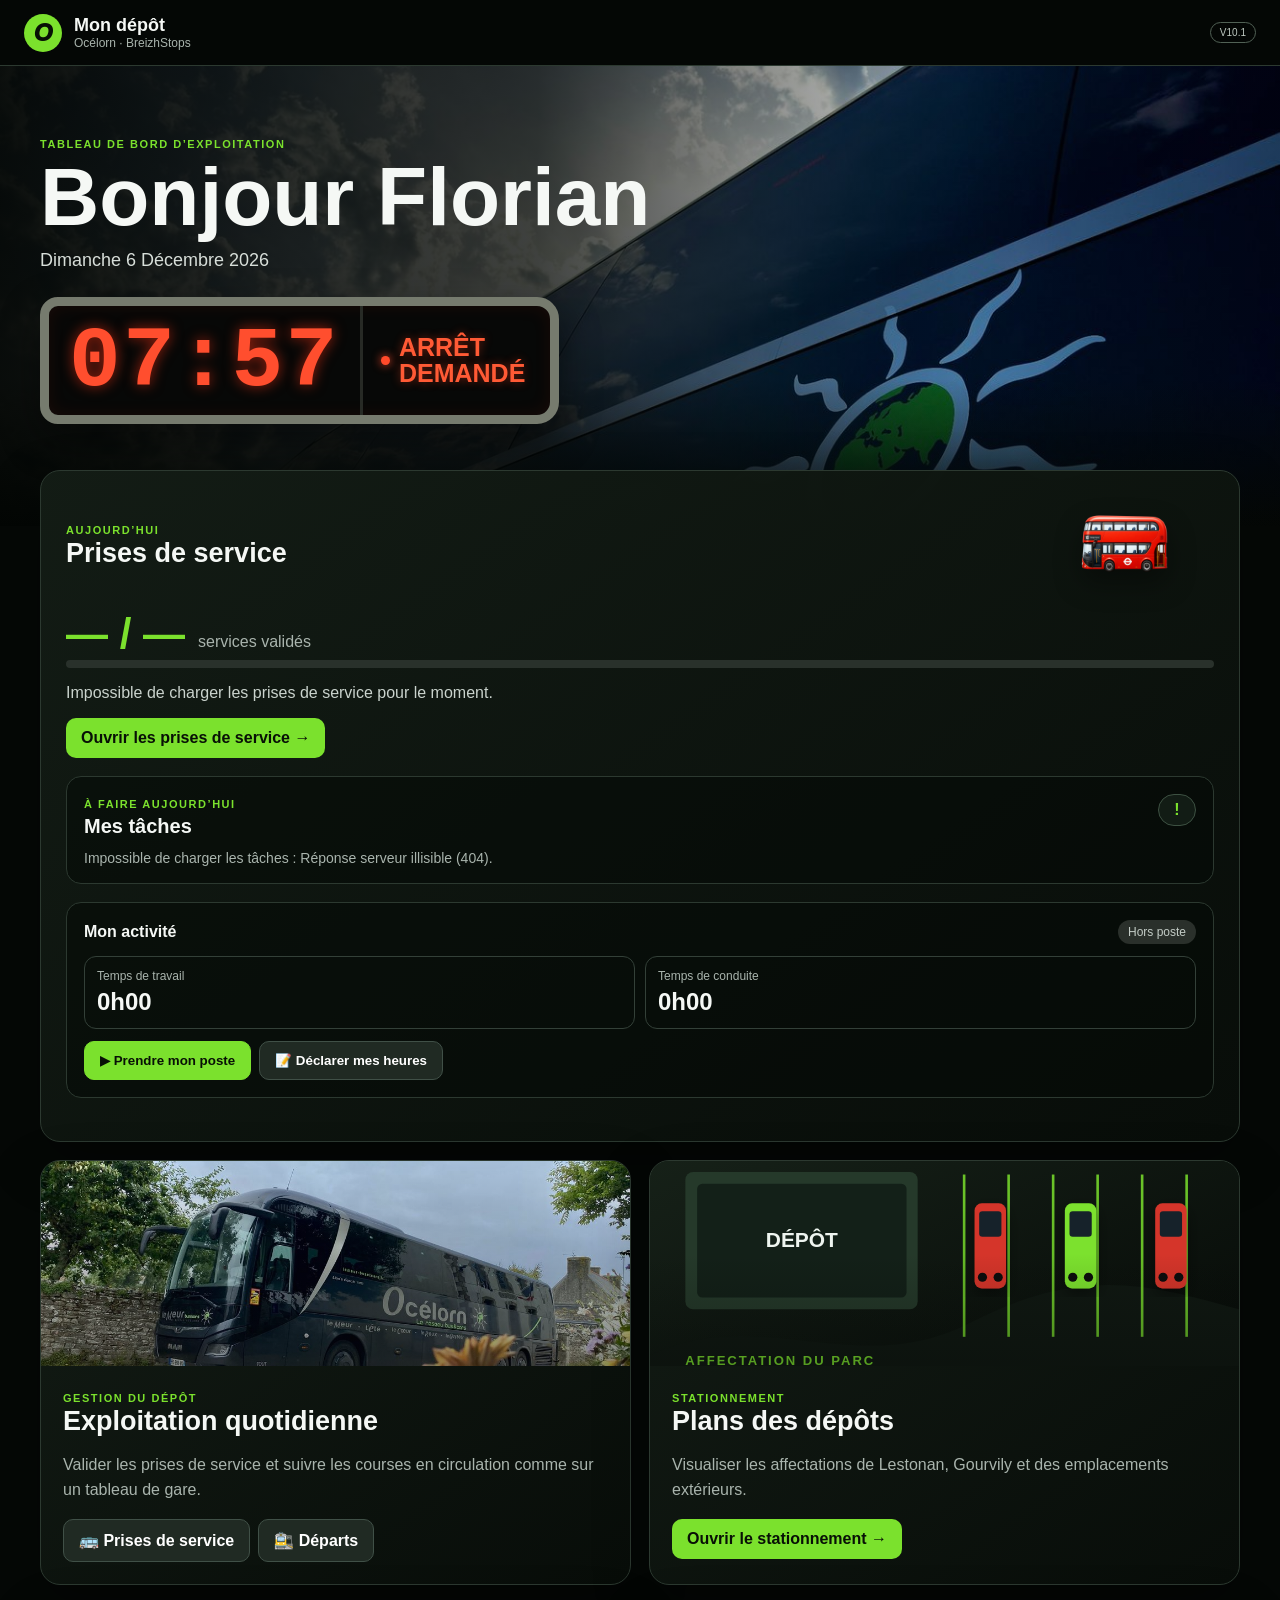
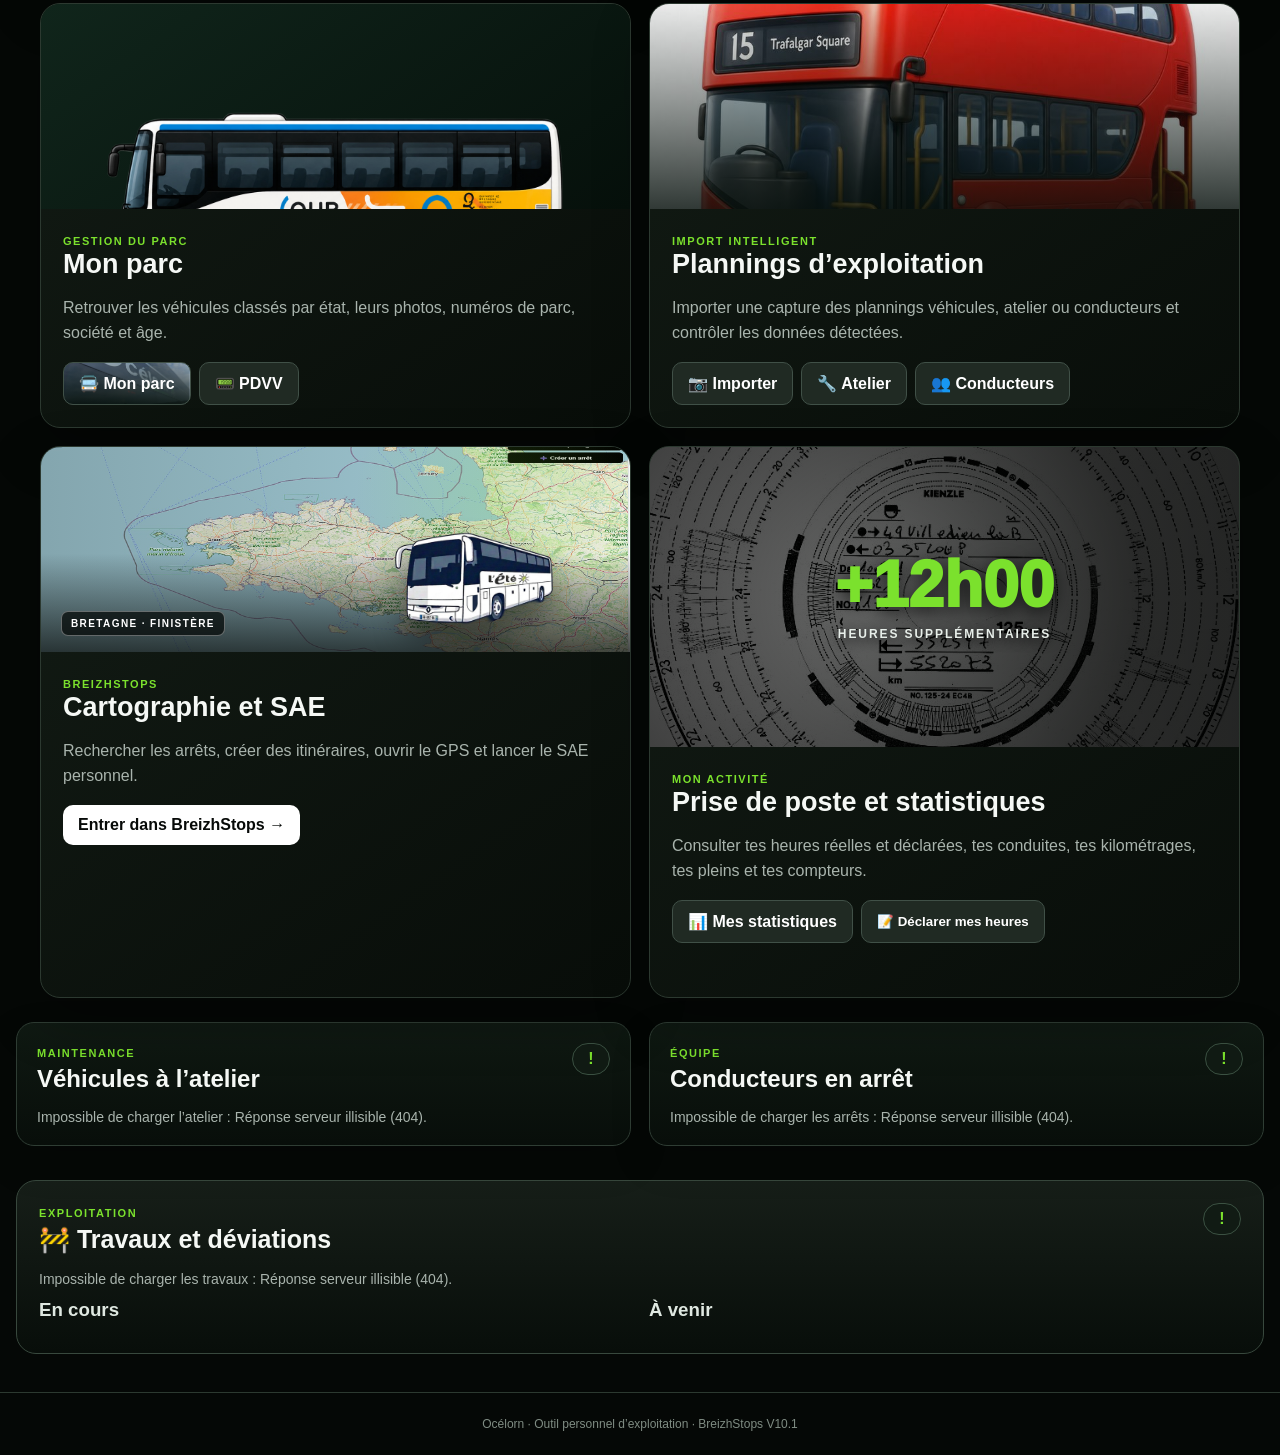
==== index.html @ 058e2b8e "Add files via upload" ====
<!DOCTYPE html>
<html lang="fr">
<head>
  <meta charset="UTF-8">
  <meta name="viewport" content="width=device-width, initial-scale=1, viewport-fit=cover">
  <meta name="theme-color" content="#050806">
  <title>Océlorn — Tableau de bord V10.1</title>
  <link rel="stylesheet" href="./home.css">
</head>
<body>
  <header class="home-topbar">
    <div class="home-brand">
      <span class="brand-mark">O</span>
      <div>
        <strong>Mon dépôt</strong>
        <span>Océlorn · BreizhStops</span>
      </div>
    </div>
    <span class="version-pill">V10.1</span>
  </header>

  <main>
    <section class="hero">
      <div class="hero-overlay"></div>
      <div class="hero-content">
        <p class="eyebrow">TABLEAU DE BORD D’EXPLOITATION</p>
        <h1>Bonjour Florian</h1>
        <p id="homeDate" class="hero-date">Chargement de la date…</p>

        <div class="coach-clock" aria-label="Horloge d’autocar">
          <div id="digitalTime" class="digital-time">--:--</div>
          <div class="stop-request">
            <span class="request-led"></span>
            <span>ARRÊT<br>DEMANDÉ</span>
          </div>
        </div>
      </div>
    </section>

    <section class="dashboard-grid">
      <article class="status-card">
        <div class="card-heading">
          <div>
            <span class="section-kicker">AUJOURD’HUI</span>
            <h2>Prises de service</h2>
          </div>
          <img src="./assets/today-london-bus-v69.png" alt="Bus londonien" class="card-vehicle london">
        </div>
        <div class="validation-meter">
          <strong id="validatedCount">— / —</strong>
          <span>services validés</span>
          <div class="meter-track"><span id="validationProgress"></span></div>
        </div>
        <p id="nextDuty" class="next-info">Chargement des services…</p>

        <a href="./prises-service.html" class="primary-link">Ouvrir les prises de service →</a>


        <section class="today-todos" aria-labelledby="todayTodosTitle">
          <div class="today-todos-heading">
            <div>
              <span class="section-kicker">À FAIRE AUJOURD’HUI</span>
              <h3 id="todayTodosTitle">Mes tâches</h3>
            </div>
            <span id="todoCount" class="todo-count">—</span>
          </div>
          <div id="todoMessage" class="todo-message">Chargement des tâches…</div>
          <div id="todoList" class="todo-list"></div>
        </section>

        <div class="work-activity" id="workActivity">
          <div class="activity-title">
            <strong>Mon activité</strong>
            <span id="workStateBadge" class="activity-badge">Hors poste</span>
          </div>

          <div class="activity-counters">
            <div><span>Temps de travail</span><strong id="workCounter">0h00</strong></div>
            <div><span>Temps de conduite</span><strong id="drivingCounter">0h00</strong></div>
          </div>
          <div class="activity-actions">
            <button id="workToggle" class="activity-button primary">▶ Prendre mon poste</button>
            <button id="driveToggle" class="activity-button" hidden>🛞 Prendre le volant</button>
            <button id="fuelButton" class="activity-button" hidden>⛽ Enregistrer un plein</button>
            <a id="saeShortcut" href="./breizhstops.html?open=sae" class="activity-button link" hidden>🚌 Ouvrir le SAE</a>
            <button id="declareHoursButton" class="activity-button">📝 Déclarer mes heures</button>
          </div>
        </div>
      </article>

      <article class="module-card depot-card">
        <div class="module-photo depot-photo"></div>
        <div class="module-content">
          <span class="section-kicker green">GESTION DU DÉPÔT</span>
          <h2>Exploitation quotidienne</h2>
          <p>Valider les prises de service et suivre les courses en circulation comme sur un tableau de gare.</p>
          <div class="module-links">
            <a href="./prises-service.html">🚌 Prises de service</a>
            <a href="./departs.html">🚉 Départs</a>
          </div>
        </div>
      </article>

      <article class="module-card parking-card">
        <div class="module-photo parking-photo"></div>
        <div class="module-content">
          <span class="section-kicker green">STATIONNEMENT</span>
          <h2>Plans des dépôts</h2>
          <p>Visualiser les affectations de Lestonan, Gourvily et des emplacements extérieurs.</p>
          <a href="./stationnement.html" class="primary-link">Ouvrir le stationnement →</a>
        </div>
      </article>


      <article class="module-card fleet-card">
        <div class="module-photo fleet-photo"><img src="./assets/qub-coach-marker.png" alt="Autocar QUB"></div>
        <div class="module-content">
          <span class="section-kicker green">GESTION DU PARC</span>
          <h2>Mon parc</h2>
          <p>Retrouver les véhicules classés par état, leurs photos, numéros de parc, société et âge.</p>
          <div class="module-links"><a href="./mon-parc.html">🚍 Mon parc</a><a href="./pdvv.html">📟 PDVV</a></div>
        </div>
      </article>


      <article class="module-card import-planning-card">
        <div class="module-photo import-planning-photo"></div>
        <div class="module-content">
          <span class="section-kicker green">IMPORT INTELLIGENT</span>
          <h2>Plannings d’exploitation</h2>
          <p>Importer une capture des plannings véhicules, atelier ou conducteurs et contrôler les données détectées.</p>
          <div class="module-links">
            <a href="./planning-import.html">📷 Importer</a>
            <a href="./atelier.html">🔧 Atelier</a>
            <a href="./planning-conducteurs.html">👥 Conducteurs</a>
          </div>
        </div>
      </article>

      <article class="module-card breizh-card">
        <div class="breizh-visual road-map-visual">
          <div class="map-visual-overlay"></div>
          <img src="./assets/breizhstops-coach-v69.png" alt="Car BreizhStops" class="breizh-coach">
          <span class="map-visual-label">BRETAGNE · FINISTÈRE</span>
        </div>
        <div class="module-content">
          <span class="section-kicker">BREIZHSTOPS</span>
          <h2>Cartographie et SAE</h2>
          <p>Rechercher les arrêts, créer des itinéraires, ouvrir le GPS et lancer le SAE personnel.</p>
          <a href="./breizhstops.html" class="primary-link dark">Entrer dans BreizhStops →</a>
        </div>
      </article>

      <article class="module-card activity-module-card">
        <div class="stats-visual tachograph-stats-visual">
          <img src="./assets/tachograph-activity.png" alt="Disque de chronotachygraphe">
          <div class="tachograph-shade"></div>
          <div class="tachograph-overtime">
            <span id="homeOvertime">+12h00</span>
            <small>HEURES SUPPLÉMENTAIRES</small>
          </div>
        </div>
        <div class="module-content">
          <span class="section-kicker green">MON ACTIVITÉ</span>
          <h2>Prise de poste et statistiques</h2>
          <p>Consulter tes heures réelles et déclarées, tes conduites, tes kilométrages, tes pleins et tes compteurs.</p>
          <div class="module-links">
            <a href="./statistiques.html">📊 Mes statistiques</a>
            <button id="declareHoursButtonCard" class="module-button">📝 Déclarer mes heures</button>
          </div>
        </div>
      </article>
    </section>
  </main>

  <dialog id="drivingDialog" class="home-dialog">
    <form id="drivingForm" method="dialog">
      <h2>🛞 Prendre le volant</h2>
      <label>Véhicule
        <select id="drivingVehicle" required></select>
      </label>
      <label>Kilométrage de départ
        <input id="drivingKmStart" type="number" min="0" step="1" required>
      </label>
      <div class="dialog-actions"><button value="cancel">Annuler</button><button id="confirmDrivingStart" value="default">Démarrer</button></div>
    </form>
  </dialog>

  <dialog id="drivingEndDialog" class="home-dialog">
    <form id="drivingEndForm" method="dialog">
      <h2>Terminer la conduite</h2>
      <label>Kilométrage d’arrivée
        <input id="drivingKmEnd" type="number" min="0" step="1" required>
      </label>
      <div class="dialog-actions"><button value="cancel">Annuler</button><button value="default">Terminer</button></div>
    </form>
  </dialog>

  <dialog id="fuelDialog" class="home-dialog">
    <form id="fuelForm" method="dialog">
      <h2>⛽ Enregistrer un plein</h2>
      <p id="fuelVehicleLabel"></p>
      <label>Kilométrage
        <input id="fuelKm" type="number" min="0" step="1" required>
      </label>
      <label>Litres
        <input id="fuelLitres" type="number" min="0.01" step="0.01" required>
      </label>
      <label>Note
        <input id="fuelNotes" type="text">
      </label>
      <div class="dialog-actions"><button value="cancel">Annuler</button><button value="default">Enregistrer</button></div>
    </form>
  </dialog>

  <dialog id="declareDialog" class="home-dialog declare-dialog">
    <form id="declareForm" method="dialog">
      <h2>📝 Déclarer mes heures</h2>
      <label>Date <input id="declareDate" type="date" required></label>
      <div class="time-grid">
        <label>Matin — début <input id="morningStart" type="time"></label>
        <label>Matin — fin <input id="morningEnd" type="time"></label>
        <label>Après-midi — début <input id="afternoonStart" type="time"></label>
        <label>Après-midi — fin <input id="afternoonEnd" type="time"></label>
      </div>
      <label>Commentaire <textarea id="declareNotes" rows="3"></textarea></label>
      <p id="declareTotal">Total : 0h00</p>
      <div class="dialog-actions"><button value="cancel">Annuler</button><button value="default">Enregistrer</button></div>
    </form>
  </dialog>

  
      <section class="home-status-grid" aria-label="Informations d'exploitation">
        <article class="status-panel workshop-panel">
          <div class="status-panel-heading">
            <div>
              <span class="section-kicker">MAINTENANCE</span>
              <h2>Véhicules à l’atelier</h2>
            </div>
            <span id="workshopCount" class="status-count">—</span>
          </div>
          <div id="workshopMessage" class="status-message">Chargement…</div>
          <div id="workshopCards" class="mini-card-grid"></div>
        </article>

        <article class="status-panel sickleave-panel">
          <div class="status-panel-heading">
            <div>
              <span class="section-kicker">ÉQUIPE</span>
              <h2>Conducteurs en arrêt</h2>
            </div>
            <span id="sickleaveCount" class="status-count">—</span>
          </div>
          <div id="sickleaveMessage" class="status-message">Chargement…</div>
          <div id="sickleaveCards" class="mini-card-grid"></div>
        </article>
      </section>

      <section class="roadworks-section" aria-labelledby="roadworksTitle">
        <div class="roadworks-heading"><div><span class="section-kicker">EXPLOITATION</span><h2 id="roadworksTitle">🚧 Travaux et déviations</h2></div><span id="roadworksCount" class="status-count">—</span></div>
        <div id="roadworksMessage" class="status-message">Chargement…</div>
        <div class="roadworks-columns"><div><h3>En cours</h3><div id="roadworksCurrent" class="roadworks-list"></div></div><div><h3>À venir</h3><div id="roadworksUpcoming" class="roadworks-list"></div></div></div>
      </section>

<footer>Océlorn · Outil personnel d’exploitation · BreizhStops V10.1</footer>
  <script src="./home.js"></script>
</body>
</html>
---- home.css ----
:root {
  color-scheme: dark;
  --bg: #050806;
  --panel: #0e1410;
  --panel-soft: #141c16;
  --line: #2c3930;
  --green: #7be12d;
  --green-dark: #4ca617;
  --text: #f5f8f5;
  --muted: #a9b4ad;
  --red: #ff4f37;
}
* { box-sizing: border-box; }
html, body { margin: 0; min-height: 100%; background: var(--bg); color: var(--text); font-family: Inter, -apple-system, BlinkMacSystemFont, "Segoe UI", sans-serif; }
a { color: inherit; }
.home-topbar { height: 66px; padding: max(10px, env(safe-area-inset-top)) 24px 10px; display: flex; justify-content: space-between; align-items: center; border-bottom: 1px solid var(--line); background: rgba(5,8,6,.96); }
.home-brand { display: flex; align-items: center; gap: 12px; }
.home-brand strong, .home-brand span { display: block; }
.home-brand strong { font-size: 18px; }
.home-brand span { color: var(--muted); font-size: 12px; }
.brand-mark { display: grid !important; place-items: center; width: 38px; height: 38px; border-radius: 50%; background: var(--green); color: #071005 !important; font-weight: 950; font-style: italic; font-size: 24px !important; }
.version-pill { padding: 4px 9px; border: 1px solid #516155; border-radius: 999px; color: #bec9c1; font-size: 10px; }
.hero { position: relative; min-height: 460px; background: url('./assets/ocelorn-hero.jpg') center 52% / cover no-repeat; overflow: hidden; }
.hero-overlay { position: absolute; inset: 0; background: linear-gradient(90deg, rgba(3,6,4,.95) 0%, rgba(3,6,4,.76) 42%, rgba(3,6,4,.18) 75%), linear-gradient(0deg, #050806 0%, transparent 32%); }
.hero-content { position: relative; z-index: 1; width: min(1200px, calc(100% - 40px)); margin: auto; padding: 72px 0 90px; }
.eyebrow, .section-kicker { margin: 0 0 8px; color: var(--green); letter-spacing: .14em; font-size: 11px; font-weight: 850; }
.hero h1 { margin: 0; font-size: clamp(42px, 7vw, 82px); line-height: .95; }
.hero-date { margin: 14px 0 26px; color: #d7ded9; font-size: 18px; text-transform: capitalize; }
.coach-clock { display: inline-flex; align-items: stretch; overflow: hidden; border: 9px solid #767b6e; border-radius: 18px 22px 22px 18px; background: #070807; box-shadow: 0 16px 40px rgba(0,0,0,.45), inset 0 0 18px rgba(255,52,20,.08); }
.digital-time { min-width: 250px; padding: 13px 20px 10px; color: #ff4e2e; font-family: "Courier New", monospace; font-size: clamp(54px, 8vw, 86px); font-weight: 900; letter-spacing: .03em; line-height: 1; text-shadow: 0 0 14px rgba(255,50,20,.6); font-variant-numeric: tabular-nums; }
.stop-request { display: flex; gap: 9px; align-items: center; min-width: 190px; padding: 11px 18px; border-left: 3px solid #272a25; color: #ff5a35; font-weight: 900; font-size: 25px; line-height: 1.05; text-shadow: 0 0 10px rgba(255,60,25,.45); }
.request-led { width: 9px; height: 9px; border-radius: 50%; background: #ff4a2a; box-shadow: 0 0 10px #ff4a2a; }
.dashboard-grid { width: min(1200px, calc(100% - 40px)); margin: -56px auto 0; position: relative; z-index: 2; display: grid; grid-template-columns: 1fr 1fr; gap: 18px; }
.status-card, .module-card { overflow: hidden; border: 1px solid var(--line); border-radius: 20px; background: linear-gradient(145deg, rgba(19,28,21,.98), rgba(8,13,9,.98)); box-shadow: 0 20px 55px rgba(0,0,0,.28); }
.status-card { grid-column: 1 / -1; padding: 25px; }
.card-heading { display: flex; justify-content: space-between; align-items: center; }
.card-heading h2, .module-content h2 { margin: 0; font-size: 27px; }
.card-vehicle { width: 150px; height: 76px; object-fit: contain; object-position: center; }
.card-vehicle.london {
  width: 162px;
  height: 92px;
  mix-blend-mode: normal;
  filter: drop-shadow(0 10px 14px rgba(0,0,0,.32));
}
.validation-meter { display: grid; grid-template-columns: auto 1fr; gap: 2px 13px; align-items: end; margin: 18px 0 10px; }
.validation-meter strong { font-size: 42px; color: var(--green); }
.validation-meter > span { color: var(--muted); padding-bottom: 7px; }
.meter-track { grid-column: 1 / -1; height: 8px; overflow: hidden; border-radius: 999px; background: #29312b; }
.meter-track span { display: block; width: 0; height: 100%; background: linear-gradient(90deg, var(--green-dark), var(--green)); transition: width .4s ease; }
.next-info { color: #cad3cd; }
.primary-link, .module-links a { display: inline-flex; align-items: center; justify-content: center; padding: 11px 15px; border-radius: 10px; background: var(--green); color: #081006; text-decoration: none; font-weight: 850; }
.primary-link.dark { background: #fff; color: #070a08; }
.module-card { min-height: 390px; display: flex; flex-direction: column; }
.module-photo, .breizh-visual { height: 205px; }
.depot-photo { background: linear-gradient(0deg, rgba(5,8,6,.45), transparent), url('./assets/ocelorn-coach.jpg') center / cover; }
.module-content { padding: 22px; }
.module-content p { min-height: 50px; color: var(--muted); line-height: 1.55; }
.module-links { display: flex; flex-wrap: wrap; gap: 8px; }
.module-links a { background: #202a23; color: #fff; border: 1px solid #405047; }
.breizh-visual {
  position: relative;
  overflow: hidden;
  background: #d9e2d7;
}
.road-map-visual {
  background:
    linear-gradient(90deg, rgba(3,8,5,.28), rgba(3,8,5,.02)),
    url('./assets/bretagne-road-map-v69.jpg') center 54% / cover no-repeat;
}
.map-visual-overlay {
  position: absolute;
  inset: 0;
  background:
    linear-gradient(0deg, rgba(5,8,6,.72), transparent 48%),
    radial-gradient(circle at 78% 24%, rgba(123,225,45,.18), transparent 30%);
}
.breizh-coach {
  position: absolute;
  z-index: 2;
  right: 28px;
  bottom: -8px;
  width: 235px;
  max-height: 180px;
  object-fit: contain;
  filter: drop-shadow(0 17px 15px rgba(0,0,0,.38));
}
.map-visual-label {
  position: absolute;
  z-index: 3;
  left: 20px;
  bottom: 16px;
  padding: 6px 9px;
  border: 1px solid rgba(255,255,255,.35);
  border-radius: 7px;
  background: rgba(4,8,6,.72);
  color: #fff;
  font-size: 10px;
  font-weight: 850;
  letter-spacing: .14em;
  backdrop-filter: blur(5px);
}
.quick-strip small { margin-top: 3px; color: var(--muted); }
footer { padding: 24px; border-top: 1px solid var(--line); color: #7f8c83; text-align: center; font-size: 12px; }
@media (max-width: 760px) {
  .home-topbar { padding-left: 14px; padding-right: 14px; }
  .hero { min-height: 510px; }
  .hero-content { width: calc(100% - 28px); padding-top: 58px; }
  .coach-clock { width: 100%; border-width: 6px; }
  .digital-time { min-width: 0; flex: 1; padding: 13px 9px; font-size: 53px; }
  .stop-request { min-width: 128px; padding: 9px; font-size: 17px; }
  .dashboard-grid { width: calc(100% - 20px); grid-template-columns: 1fr; }
  .status-card { grid-column: auto; }
  .card-vehicle { width: 105px; }
  .module-card { min-height: 350px; }
}


/* V8.2 — visuels fournis par l’utilisateur */
.card-vehicle.london {
  width: 180px;
  height: 96px;
  object-fit: contain;
  object-position: center;
  filter: drop-shadow(0 12px 14px rgba(0,0,0,.38));
}

.road-map-visual {
  background:
    linear-gradient(90deg, rgba(3,8,5,.22), rgba(3,8,5,.02)),
    url('./assets/bretagne-road-map-v69.jpg') center 52% / cover no-repeat;
}

.breizh-coach {
  right: 24px;
  bottom: -18px;
  width: 260px;
  max-height: 195px;
  object-fit: contain;
  filter: drop-shadow(0 18px 16px rgba(0,0,0,.45));
}


/* V8.2 — Prise de poste */
.work-activity { margin: 18px 0; padding: 17px; border: 1px solid var(--line); border-radius: 15px; background: rgba(5,9,6,.56); }
.activity-title { display:flex; justify-content:space-between; align-items:center; margin-bottom:12px; }
.activity-badge { padding:5px 10px; border-radius:999px; background:#2a302b; color:#c3ccc6; font-size:12px; }
.activity-badge.active { background:rgba(123,225,45,.18); color:var(--green); }
.activity-counters { display:grid; grid-template-columns:1fr 1fr; gap:10px; margin-bottom:12px; }
.activity-counters > div { padding:12px; border:1px solid #334038; border-radius:12px; }
.activity-counters span,.activity-counters strong { display:block; }
.activity-counters span { color:var(--muted); font-size:12px; }
.activity-counters strong { margin-top:5px; font-size:24px; }
.activity-actions { display:flex; flex-wrap:wrap; gap:8px; }
.activity-button,.module-button { appearance:none; border:1px solid #405047; border-radius:10px; padding:11px 15px; background:#202a23; color:#fff; font-weight:800; cursor:pointer; text-decoration:none; }
.activity-button.primary { background:var(--green); color:#081006; border-color:var(--green); }
.activity-button.danger { background:#b93328; border-color:#d34a3d; }
.stats-card { grid-column:1 / -1; min-height:300px; display:grid; grid-template-columns:40% 60%; }
.stats-visual { min-height:300px; display:flex; align-items:center; justify-content:center; gap:22px; background:linear-gradient(135deg,#152018,#080d09); }
.stats-symbol { display:grid; place-items:center; width:92px; height:92px; border-radius:50%; background:var(--green); color:#081006; font-size:55px; font-weight:900; }
.stats-visual span,.stats-visual small { display:block; }
.stats-visual span { font-size:48px; color:var(--green); font-weight:900; }
.stats-visual small { color:var(--muted); letter-spacing:.12em; }
.home-dialog { width:min(560px,calc(100% - 24px)); border:1px solid #455448; border-radius:18px; background:#0e1410; color:#fff; padding:22px; }
.home-dialog::backdrop { background:rgba(0,0,0,.72); backdrop-filter:blur(4px); }
.home-dialog form { display:grid; gap:14px; }
.home-dialog label { display:grid; gap:6px; color:#c8d1ca; font-size:13px; }
.home-dialog input,.home-dialog select,.home-dialog textarea { width:100%; border:1px solid #3b493f; border-radius:10px; padding:11px; background:#080d09; color:#fff; }
.time-grid { display:grid; grid-template-columns:1fr 1fr; gap:10px; }
.dialog-actions { display:flex; justify-content:flex-end; gap:8px; }
.dialog-actions button { padding:10px 16px; border:1px solid #465349; border-radius:9px; background:#202720; color:#fff; font-weight:800; }
.dialog-actions button:last-child { background:var(--green); color:#071005; }
@media(max-width:760px){
 .activity-counters,.time-grid,.stats-card{grid-template-columns:1fr}
 .stats-card{display:flex}
 .stats-visual{min-height:190px}
 .stats-visual span{font-size:36px}
}


/* V8.2 — visuel chronotachygraphe */
.activity-hero{
  position:relative;
  min-height:260px;
  margin:12px 0 14px;
  overflow:hidden;
  border:1px solid #344138;
  border-radius:14px;
  background:#0a0f0b;
}
.activity-hero img{
  width:100%;
  height:260px;
  object-fit:cover;
  display:block;
  filter:saturate(.82) contrast(1.08) brightness(.72);
}
.activity-hero::after{
  content:"";
  position:absolute;
  inset:0;
  background:linear-gradient(90deg,rgba(3,7,4,.78),rgba(3,7,4,.16) 55%,rgba(3,7,4,.35));
  pointer-events:none;
}
.activity-overtime-card{
  position:absolute;
  z-index:1;
  left:18px;
  top:50%;
  transform:translateY(-50%);
  min-width:255px;
  padding:18px 20px;
  border:1px solid #405047;
  border-radius:14px;
  background:rgba(5,9,6,.9);
  box-shadow:0 12px 30px rgba(0,0,0,.28);
}
.activity-overtime-card span,
.activity-overtime-card strong,
.activity-overtime-card small{display:block}
.activity-overtime-card span{color:var(--green);font-size:12px;font-weight:900;letter-spacing:.06em}
.activity-overtime-card strong{margin:7px 0 4px;color:var(--green);font-size:42px}
.activity-overtime-card small{color:var(--muted)}
@media(max-width:700px){
  .activity-hero,.activity-hero img{min-height:220px;height:220px}
  .activity-overtime-card{left:12px;right:12px;min-width:0}
  .activity-overtime-card strong{font-size:34px}
}


/* V8.2 — tachygraphe uniquement dans la carte Prise de poste et statistiques */
.work-activity .activity-hero {
  display: none !important;
}

.stats-card {
  overflow: hidden;
}

.tachograph-stats-visual {
  position: relative;
  min-height: 300px;
  overflow: hidden;
  background: #090d0a;
}

.tachograph-stats-visual > img {
  position: absolute;
  inset: 0;
  width: 100%;
  height: 100%;
  object-fit: cover;
  object-position: center;
  display: block;
  filter: grayscale(1) contrast(1.08) brightness(.56);
  transform: scale(1.04);
}

.tachograph-shade {
  position: absolute;
  inset: 0;
  background:
    radial-gradient(circle at 37% 50%, rgba(0,0,0,.08), rgba(0,0,0,.5) 68%),
    linear-gradient(90deg, rgba(4,8,5,.12), rgba(4,8,5,.5));
}

.tachograph-overtime {
  position: relative;
  z-index: 2;
  display: flex;
  min-height: 300px;
  flex-direction: column;
  justify-content: center;
  align-items: center;
  padding: 28px;
  text-align: center;
}

.tachograph-overtime span,
.tachograph-overtime small {
  display: block;
}

.tachograph-overtime span {
  color: var(--green);
  font-size: clamp(42px, 5vw, 68px);
  line-height: 1;
  font-weight: 950;
  text-shadow: 0 4px 18px rgba(0,0,0,.72);
}

.tachograph-overtime small {
  margin-top: 10px;
  color: #e7eee9;
  font-size: 12px;
  font-weight: 900;
  letter-spacing: .16em;
  text-shadow: 0 3px 12px rgba(0,0,0,.9);
}

@media (max-width: 760px) {
  .tachograph-stats-visual,
  .tachograph-overtime {
    min-height: 210px;
  }
}


/* V8.2 — Carte Stationnement */
.parking-photo {
  background:
    linear-gradient(0deg, rgba(5,8,6,.32), transparent 55%),
    url('./assets/parking-depot.svg') center / cover no-repeat;
}


/* =================================================================
   V8.2 — To do du jour
   ================================================================= */

.today-todos {
  margin: 18px 0;
  padding: 17px;
  border: 1px solid var(--line);
  border-radius: 15px;
  background: rgba(5, 9, 6, .56);
}

.today-todos-heading {
  display: flex;
  align-items: flex-start;
  justify-content: space-between;
  gap: 16px;
  margin-bottom: 12px;
}

.today-todos-heading h3 {
  margin: 3px 0 0;
  font-size: 20px;
}

.todo-count {
  min-width: 38px;
  padding: 6px 10px;
  border: 1px solid #3d5142;
  border-radius: 999px;
  background: #121c15;
  color: var(--green);
  font-weight: 900;
  text-align: center;
}

.todo-message {
  color: var(--muted);
  font-size: 14px;
}

.todo-message[hidden] {
  display: none;
}

.todo-list {
  display: grid;
  gap: 9px;
}

.todo-item {
  display: grid;
  grid-template-columns: 38px minmax(0, 1fr) auto;
  align-items: center;
  gap: 11px;
  min-height: 58px;
  padding: 9px 12px;
  border: 1px solid #334038;
  border-radius: 12px;
  background: #0d1510;
  transition: opacity .18s ease, transform .18s ease;
}

.todo-item.completing {
  opacity: .35;
  transform: translateX(8px);
}

.todo-check {
  appearance: none;
  display: grid;
  place-items: center;
  width: 30px;
  height: 30px;
  margin: 0;
  border: 2px solid var(--green);
  border-radius: 50%;
  background: transparent;
  cursor: pointer;
}

.todo-check:checked {
  background: var(--green);
}

.todo-check:checked::after {
  content: "✓";
  color: #071005;
  font-size: 19px;
  font-weight: 950;
}

.todo-title {
  min-width: 0;
  color: #fff;
  font-size: 16px;
  font-weight: 800;
  overflow-wrap: anywhere;
}

.todo-kind {
  padding: 4px 8px;
  border-radius: 999px;
  background: #202a23;
  color: #aebbb2;
  font-size: 10px;
  font-weight: 800;
  white-space: nowrap;
}

.todo-kind.unique {
  background: rgba(255, 174, 54, .16);
  color: #ffb850;
}

@media (max-width: 600px) {
  .todo-item {
    grid-template-columns: 36px minmax(0, 1fr);
  }

  .todo-kind {
    grid-column: 2;
    justify-self: start;
  }
}


/* ===============================================================
   V8.2 — cartes carrées et informations atelier / arrêts
   =============================================================== */

.home-modules-grid {
  align-items: stretch;
}

.activity-module-card {
  min-height: 100%;
}

.activity-module-card .tachograph-stats-visual {
  min-height: 235px;
}

.activity-module-card .module-content {
  min-height: 250px;
}

@media (min-width: 900px) {
  .activity-module-card {
    grid-column: auto !important;
  }
}

.home-status-grid {
  width: min(1400px, calc(100% - 32px));
  margin: 24px auto 34px;
  display: grid;
  grid-template-columns: 1fr 1fr;
  gap: 18px;
}

.status-panel {
  border: 1px solid #2f3d34;
  border-radius: 18px;
  padding: 20px;
  background:
    linear-gradient(180deg, rgba(16,26,19,.96), rgba(8,14,10,.97));
  box-shadow: 0 16px 38px rgba(0,0,0,.18);
}

.status-panel-heading {
  display: flex;
  justify-content: space-between;
  align-items: flex-start;
  gap: 14px;
  margin-bottom: 16px;
}

.status-panel-heading h2 {
  margin: 4px 0 0;
  font-size: 24px;
}

.status-count {
  min-width: 38px;
  padding: 6px 11px;
  border: 1px solid #3b5142;
  border-radius: 999px;
  color: var(--green);
  background: #111b14;
  text-align: center;
  font-weight: 900;
}

.status-message {
  color: var(--muted);
  font-size: 14px;
}

.status-message[hidden] {
  display: none;
}

.mini-card-grid {
  display: grid;
  grid-template-columns: repeat(auto-fill, minmax(170px, 1fr));
  gap: 12px;
}

.notion-mini-card {
  min-width: 0;
  overflow: hidden;
  border: 1px solid #35453a;
  border-radius: 14px;
  background: #0c140f;
}

.notion-mini-card-cover {
  width: 100%;
  aspect-ratio: 16 / 9;
  object-fit: cover;
  display: block;
  background: #17211a;
}

.notion-mini-card-placeholder {
  display: grid;
  place-items: center;
  width: 100%;
  aspect-ratio: 16 / 9;
  background: linear-gradient(135deg,#1a2b20,#0c140f);
  font-size: 38px;
}

.notion-mini-card-body {
  padding: 12px;
}

.notion-mini-card-title {
  margin: 0 0 7px;
  font-size: 17px;
  font-weight: 900;
  overflow-wrap: anywhere;
}

.notion-mini-card-meta {
  display: grid;
  gap: 4px;
  color: #b8c4bb;
  font-size: 13px;
}

.notion-mini-card-meta strong {
  color: #fff;
}

.sickleave-card {
  border-left: 4px solid #b5302f;
}

.workshop-card {
  border-left: 4px solid #ff9d34;
}

@media (max-width: 860px) {
  .home-status-grid {
    grid-template-columns: 1fr;
  }
}

@media (max-width: 600px) {
  .home-status-grid {
    width: calc(100% - 20px);
  }

  .mini-card-grid {
    grid-template-columns: repeat(2, minmax(0, 1fr));
  }

  .status-panel {
    padding: 14px;
  }

  .status-panel-heading h2 {
    font-size: 20px;
  }

  .notion-mini-card-title {
    font-size: 15px;
  }
}


/* V10.1 — Mon parc et travaux */
.fleet-photo{display:grid;place-items:center;overflow:hidden;background:linear-gradient(145deg,#10251b,#06100b)}.fleet-photo img{width:94%;height:100%;object-fit:contain}.roadworks-section{width:min(1400px,calc(100% - 32px));margin:0 auto 38px;padding:22px;border:1px solid #38483d;border-radius:20px;background:linear-gradient(180deg,rgba(23,31,25,.97),rgba(8,14,10,.98))}.roadworks-heading{display:flex;justify-content:space-between;align-items:flex-start}.roadworks-heading h2{margin:4px 0 17px;font-size:25px}.roadworks-columns{display:grid;grid-template-columns:1fr 1fr;gap:18px}.roadworks-columns h3{margin:0 0 10px;color:#dfe8e1}.roadworks-list{display:grid;gap:10px}.roadwork-card{display:block;padding:14px;border:1px solid #3b493f;border-left:5px solid #f0a52f;border-radius:12px;background:#0c140f;color:white;text-decoration:none}.roadwork-card.current{border-left-color:#e05745}.roadwork-card strong{display:block;font-size:16px}.roadwork-card span{display:block;margin-top:5px;color:#b5c0b8;font-size:13px}.roadwork-empty{padding:13px;border:1px dashed #334139;border-radius:11px;color:#8f9b93}.roadworks-section .status-message{margin-bottom:12px}@media(max-width:860px){.roadworks-columns{grid-template-columns:1fr}}@media(max-width:600px){.roadworks-section{width:calc(100% - 20px);padding:15px}.roadworks-heading h2{font-size:21px}}


/* V10.1 — visuel Mon parc */
.mon-parc-card,
[data-card="mon-parc"],
a[href*="mon-parc"] {
  background-image:
    linear-gradient(180deg, rgba(3, 14, 10, .15), rgba(3, 14, 10, .88)),
    url("assets/images/mon-parc-coat-conq.jpeg");
  background-position: center 52%;
  background-size: cover;
  background-repeat: no-repeat;
}

/* V10.1 — carte Import des plannings */
.import-planning-photo{
  min-height:190px;
  background:
    linear-gradient(180deg,rgba(4,14,10,.08),rgba(4,14,10,.82)),
    url("./assets/ocelorn-detail.jpg") center/cover no-repeat;
}
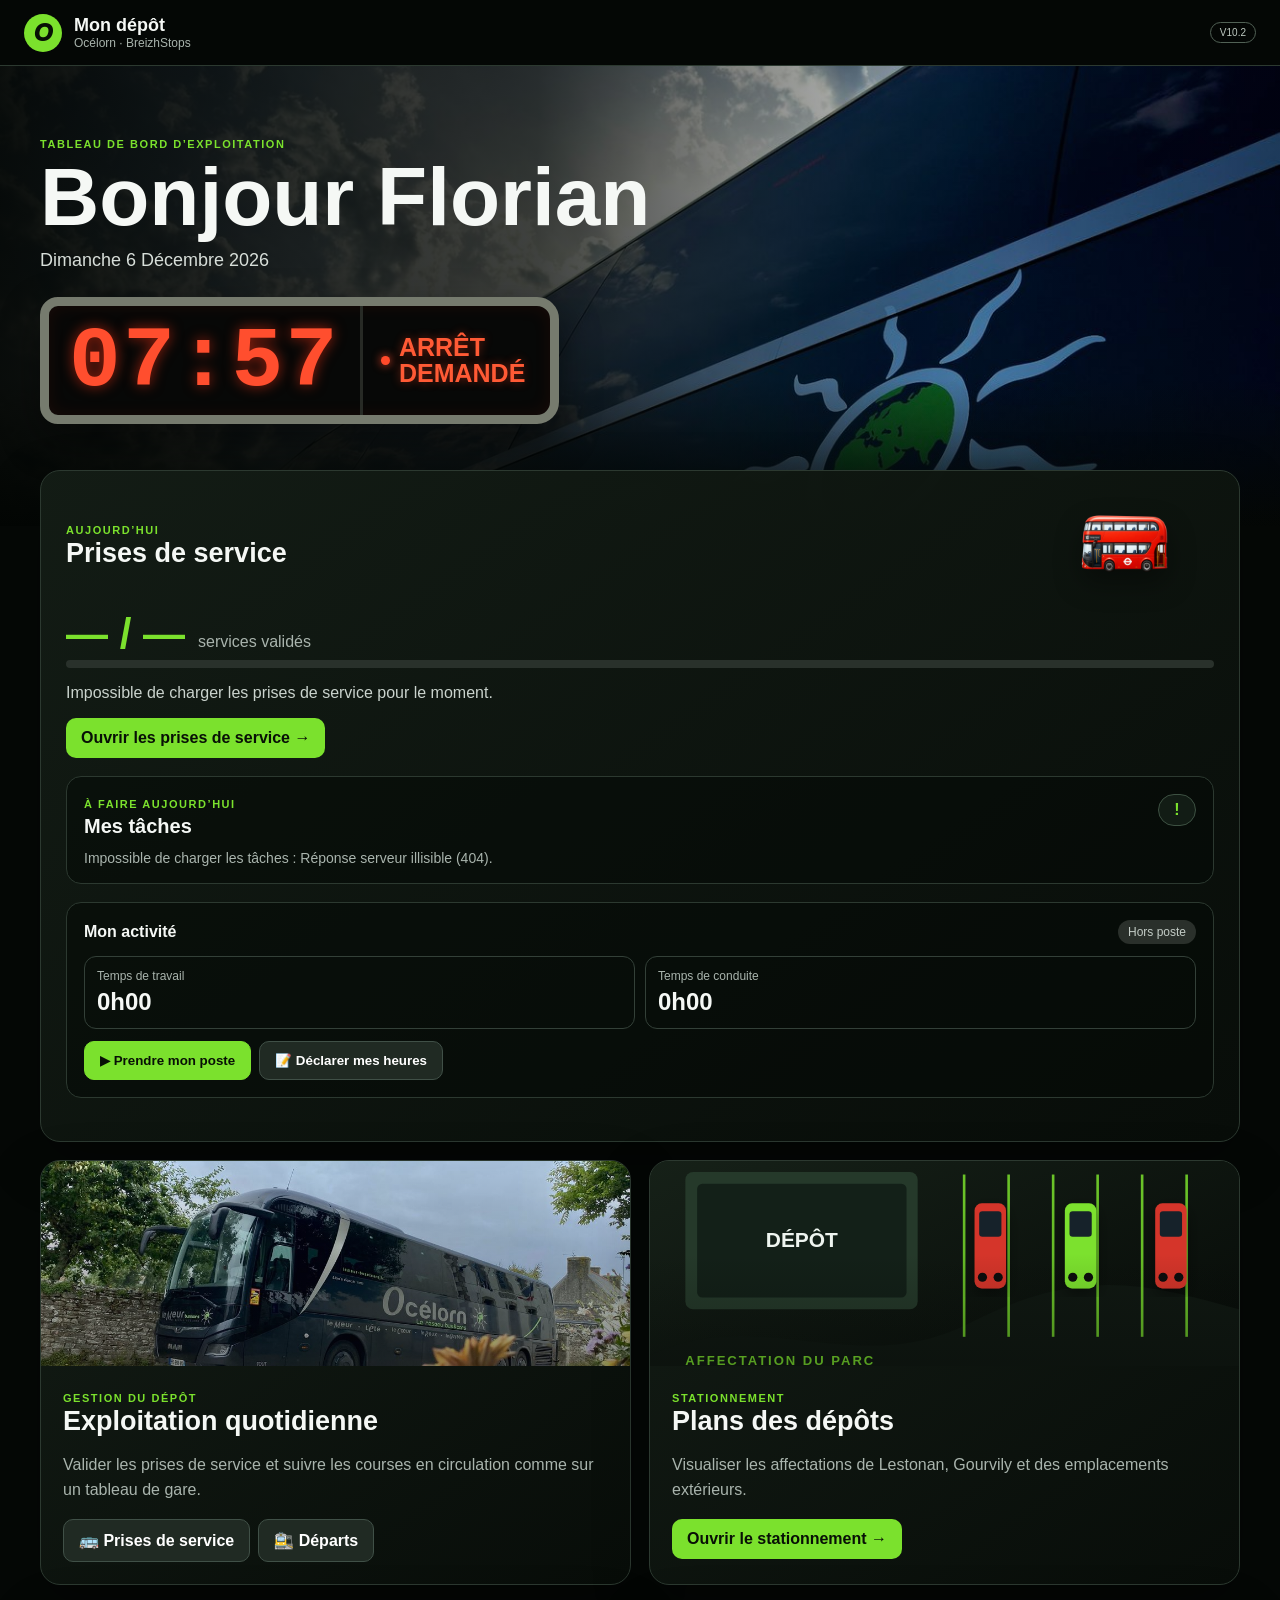
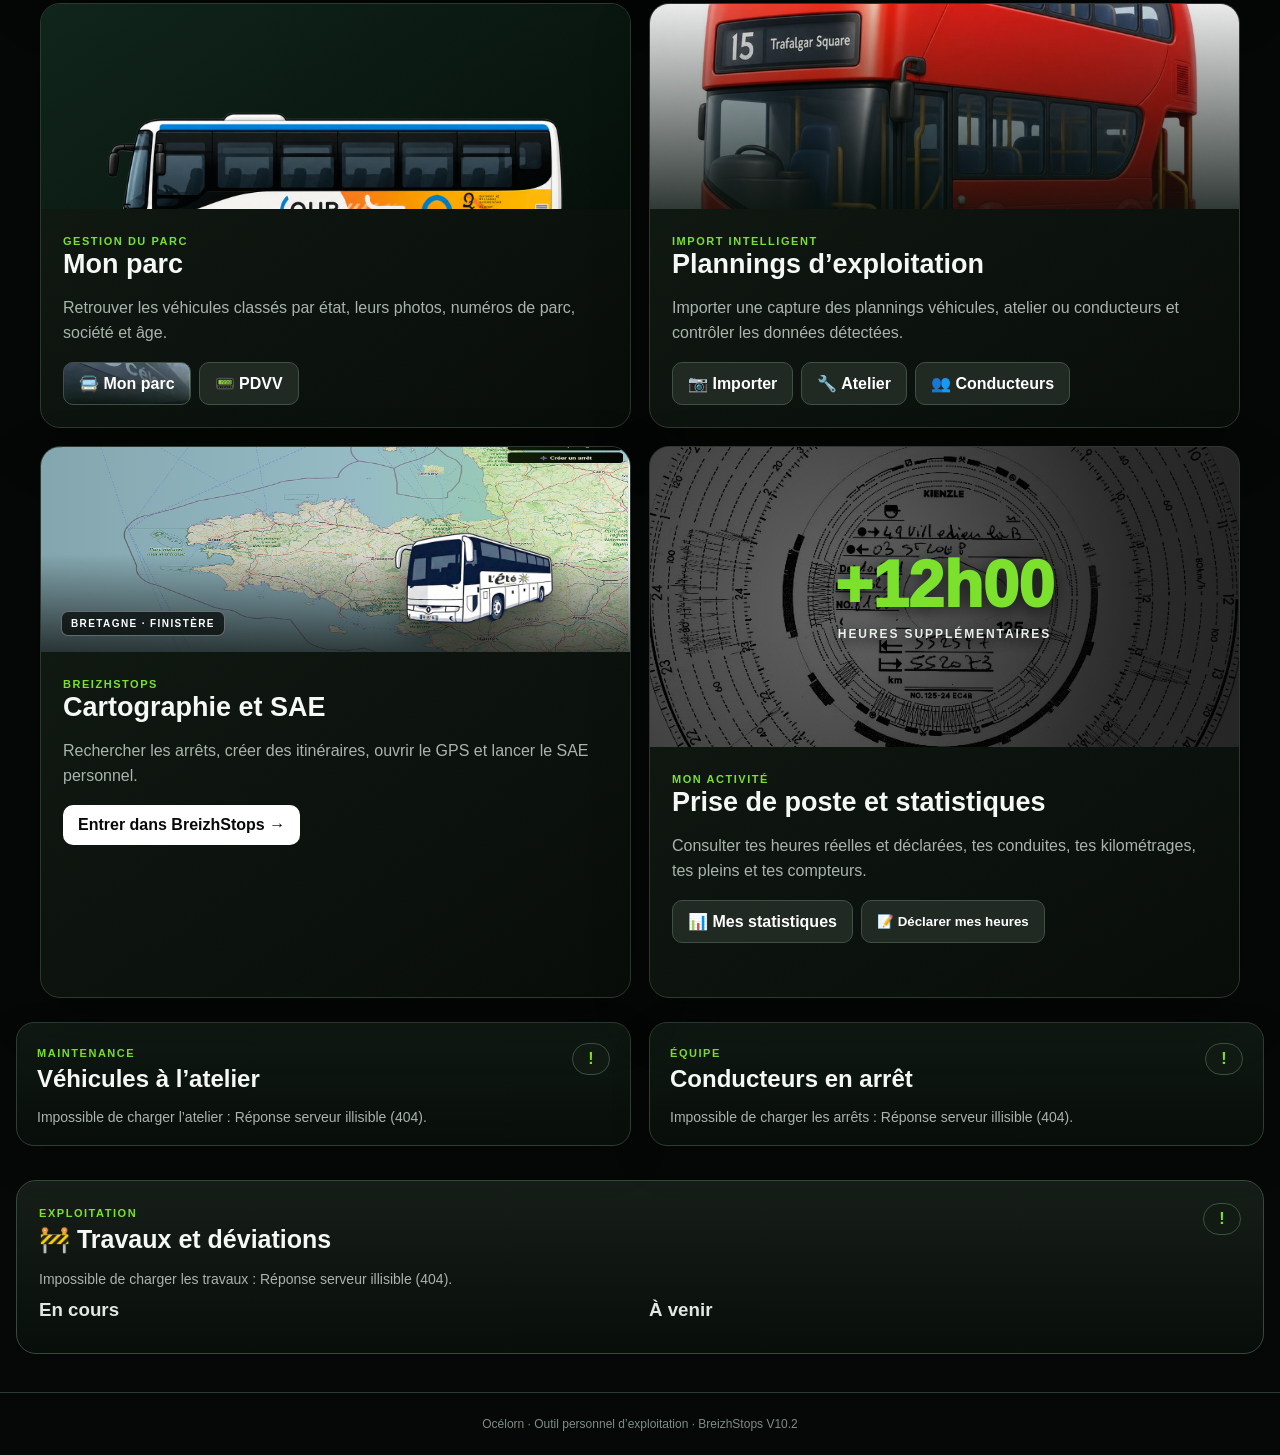
==== commit d056d19d: "Add files via upload" ====
--- a/index.html
+++ b/index.html
@@ -4,7 +4,7 @@
   <meta charset="UTF-8">
   <meta name="viewport" content="width=device-width, initial-scale=1, viewport-fit=cover">
   <meta name="theme-color" content="#050806">
-  <title>Océlorn — Tableau de bord V10.1</title>
+  <title>Océlorn — Tableau de bord V10.2</title>
   <link rel="stylesheet" href="./home.css">
 </head>
 <body>
@@ -16,7 +16,7 @@
         <span>Océlorn · BreizhStops</span>
       </div>
     </div>
-    <span class="version-pill">V10.1</span>
+    <span class="version-pill">V10.2</span>
   </header>
 
   <main>
@@ -262,7 +262,7 @@
         <div class="roadworks-columns"><div><h3>En cours</h3><div id="roadworksCurrent" class="roadworks-list"></div></div><div><h3>À venir</h3><div id="roadworksUpcoming" class="roadworks-list"></div></div></div>
       </section>
 
-<footer>Océlorn · Outil personnel d’exploitation · BreizhStops V10.1</footer>
+<footer>Océlorn · Outil personnel d’exploitation · BreizhStops V10.2</footer>
   <script src="./home.js"></script>
 </body>
 </html>
--- a/home.css
+++ b/home.css
@@ -606,11 +606,11 @@
 }
 
 
-/* V10.1 — Mon parc et travaux */
+/* V10.2 — Mon parc et travaux */
 .fleet-photo{display:grid;place-items:center;overflow:hidden;background:linear-gradient(145deg,#10251b,#06100b)}.fleet-photo img{width:94%;height:100%;object-fit:contain}.roadworks-section{width:min(1400px,calc(100% - 32px));margin:0 auto 38px;padding:22px;border:1px solid #38483d;border-radius:20px;background:linear-gradient(180deg,rgba(23,31,25,.97),rgba(8,14,10,.98))}.roadworks-heading{display:flex;justify-content:space-between;align-items:flex-start}.roadworks-heading h2{margin:4px 0 17px;font-size:25px}.roadworks-columns{display:grid;grid-template-columns:1fr 1fr;gap:18px}.roadworks-columns h3{margin:0 0 10px;color:#dfe8e1}.roadworks-list{display:grid;gap:10px}.roadwork-card{display:block;padding:14px;border:1px solid #3b493f;border-left:5px solid #f0a52f;border-radius:12px;background:#0c140f;color:white;text-decoration:none}.roadwork-card.current{border-left-color:#e05745}.roadwork-card strong{display:block;font-size:16px}.roadwork-card span{display:block;margin-top:5px;color:#b5c0b8;font-size:13px}.roadwork-empty{padding:13px;border:1px dashed #334139;border-radius:11px;color:#8f9b93}.roadworks-section .status-message{margin-bottom:12px}@media(max-width:860px){.roadworks-columns{grid-template-columns:1fr}}@media(max-width:600px){.roadworks-section{width:calc(100% - 20px);padding:15px}.roadworks-heading h2{font-size:21px}}
 
 
-/* V10.1 — visuel Mon parc */
+/* V10.2 — visuel Mon parc */
 .mon-parc-card,
 [data-card="mon-parc"],
 a[href*="mon-parc"] {
@@ -622,7 +622,7 @@
   background-repeat: no-repeat;
 }
 
-/* V10.1 — carte Import des plannings */
+/* V10.2 — carte Import des plannings */
 .import-planning-photo{
   min-height:190px;
   background:
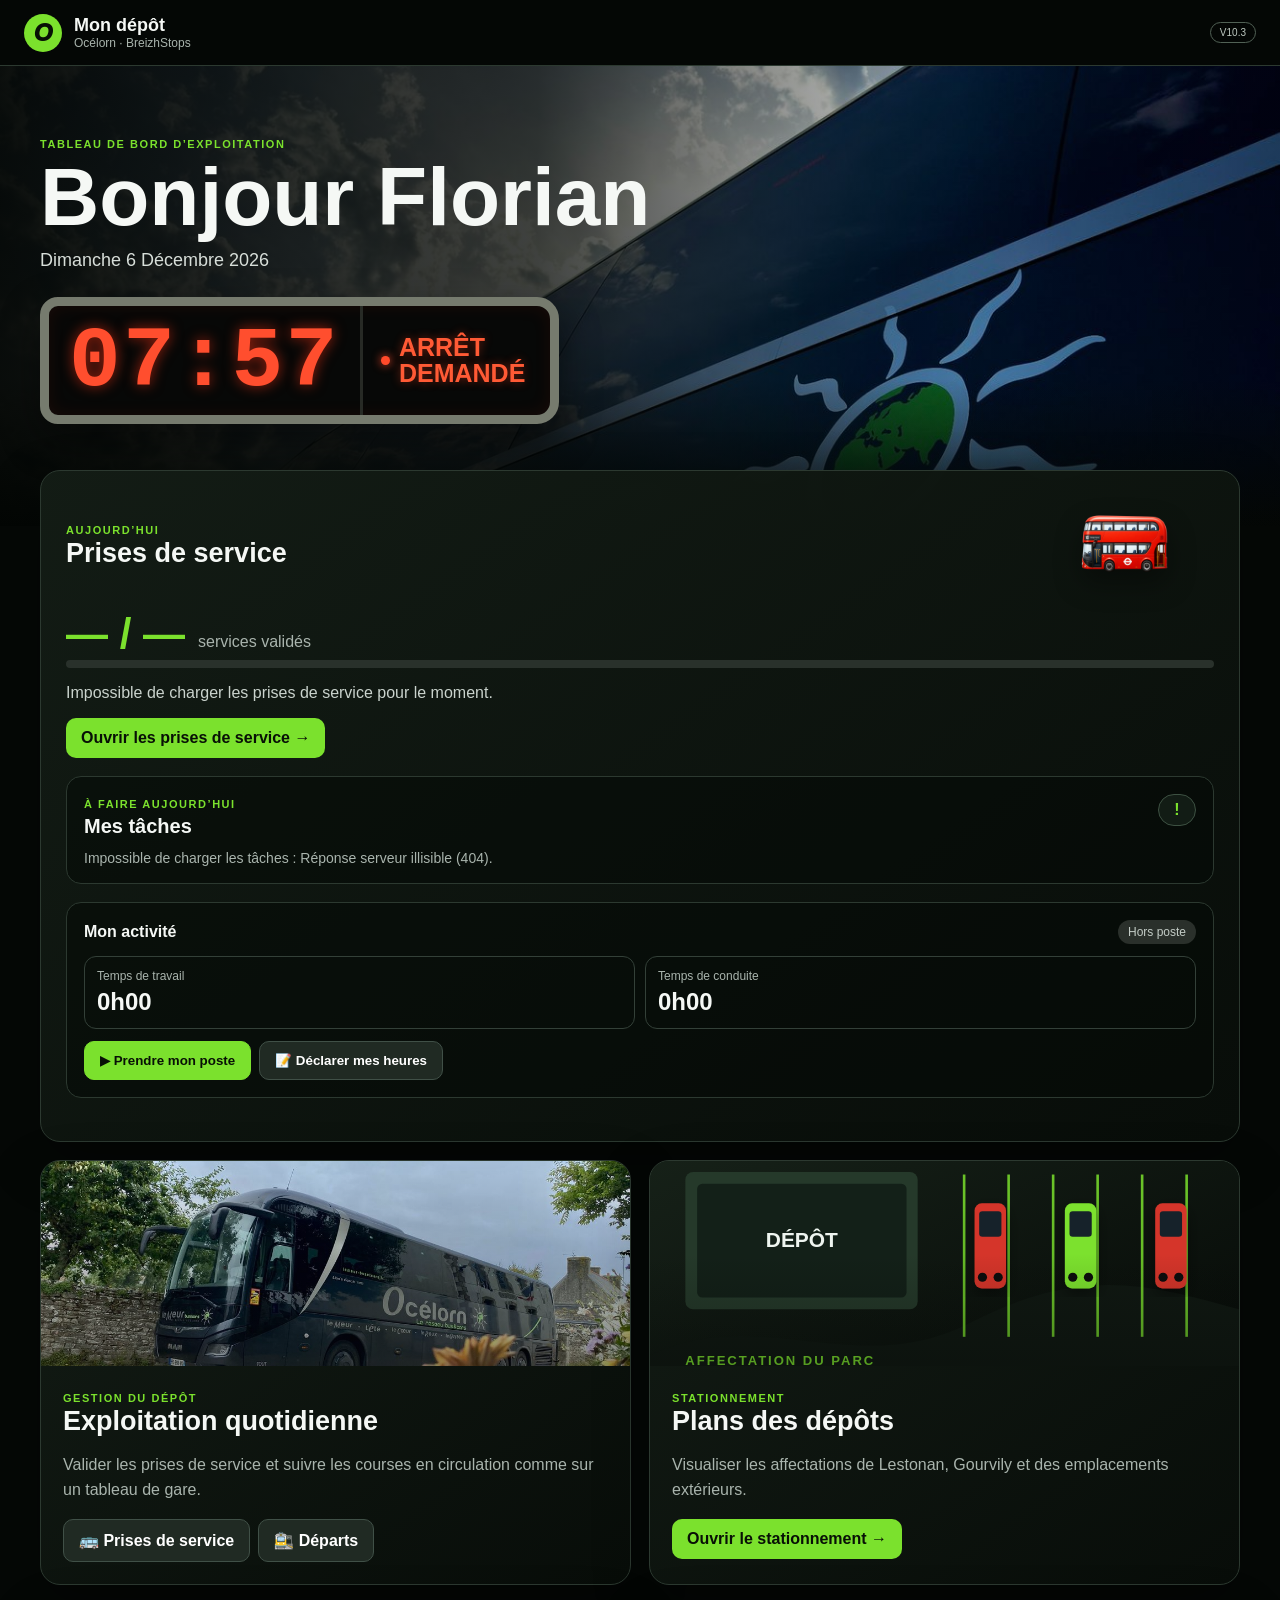
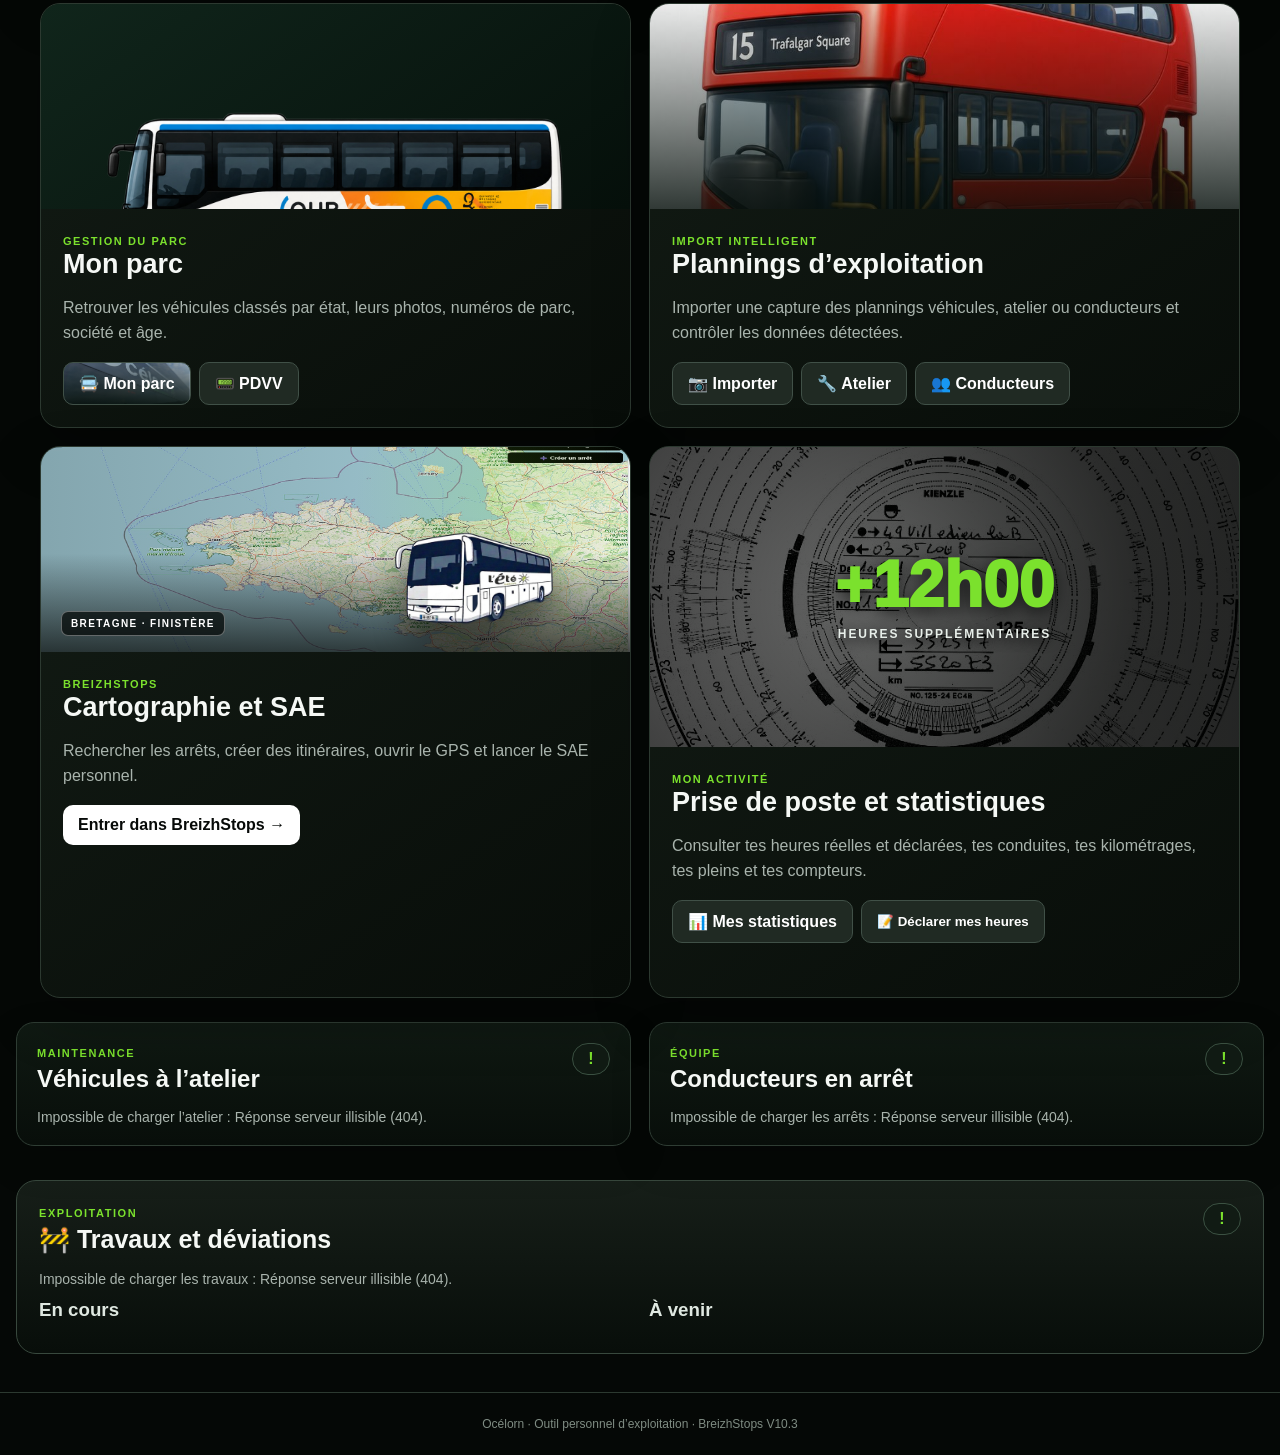
==== commit 910a5956: "Add files via upload" ====
--- a/index.html
+++ b/index.html
@@ -4,7 +4,7 @@
   <meta charset="UTF-8">
   <meta name="viewport" content="width=device-width, initial-scale=1, viewport-fit=cover">
   <meta name="theme-color" content="#050806">
-  <title>Océlorn — Tableau de bord V10.2</title>
+  <title>Océlorn — Tableau de bord V10.3</title>
   <link rel="stylesheet" href="./home.css">
 </head>
 <body>
@@ -16,7 +16,7 @@
         <span>Océlorn · BreizhStops</span>
       </div>
     </div>
-    <span class="version-pill">V10.2</span>
+    <span class="version-pill">V10.3</span>
   </header>
 
   <main>
@@ -262,7 +262,7 @@
         <div class="roadworks-columns"><div><h3>En cours</h3><div id="roadworksCurrent" class="roadworks-list"></div></div><div><h3>À venir</h3><div id="roadworksUpcoming" class="roadworks-list"></div></div></div>
       </section>
 
-<footer>Océlorn · Outil personnel d’exploitation · BreizhStops V10.2</footer>
+<footer>Océlorn · Outil personnel d’exploitation · BreizhStops V10.3</footer>
   <script src="./home.js"></script>
 </body>
 </html>
--- a/home.css
+++ b/home.css
@@ -606,11 +606,11 @@
 }
 
 
-/* V10.2 — Mon parc et travaux */
+/* V10.3 — Mon parc et travaux */
 .fleet-photo{display:grid;place-items:center;overflow:hidden;background:linear-gradient(145deg,#10251b,#06100b)}.fleet-photo img{width:94%;height:100%;object-fit:contain}.roadworks-section{width:min(1400px,calc(100% - 32px));margin:0 auto 38px;padding:22px;border:1px solid #38483d;border-radius:20px;background:linear-gradient(180deg,rgba(23,31,25,.97),rgba(8,14,10,.98))}.roadworks-heading{display:flex;justify-content:space-between;align-items:flex-start}.roadworks-heading h2{margin:4px 0 17px;font-size:25px}.roadworks-columns{display:grid;grid-template-columns:1fr 1fr;gap:18px}.roadworks-columns h3{margin:0 0 10px;color:#dfe8e1}.roadworks-list{display:grid;gap:10px}.roadwork-card{display:block;padding:14px;border:1px solid #3b493f;border-left:5px solid #f0a52f;border-radius:12px;background:#0c140f;color:white;text-decoration:none}.roadwork-card.current{border-left-color:#e05745}.roadwork-card strong{display:block;font-size:16px}.roadwork-card span{display:block;margin-top:5px;color:#b5c0b8;font-size:13px}.roadwork-empty{padding:13px;border:1px dashed #334139;border-radius:11px;color:#8f9b93}.roadworks-section .status-message{margin-bottom:12px}@media(max-width:860px){.roadworks-columns{grid-template-columns:1fr}}@media(max-width:600px){.roadworks-section{width:calc(100% - 20px);padding:15px}.roadworks-heading h2{font-size:21px}}
 
 
-/* V10.2 — visuel Mon parc */
+/* V10.3 — visuel Mon parc */
 .mon-parc-card,
 [data-card="mon-parc"],
 a[href*="mon-parc"] {
@@ -622,7 +622,7 @@
   background-repeat: no-repeat;
 }
 
-/* V10.2 — carte Import des plannings */
+/* V10.3 — carte Import des plannings */
 .import-planning-photo{
   min-height:190px;
   background:
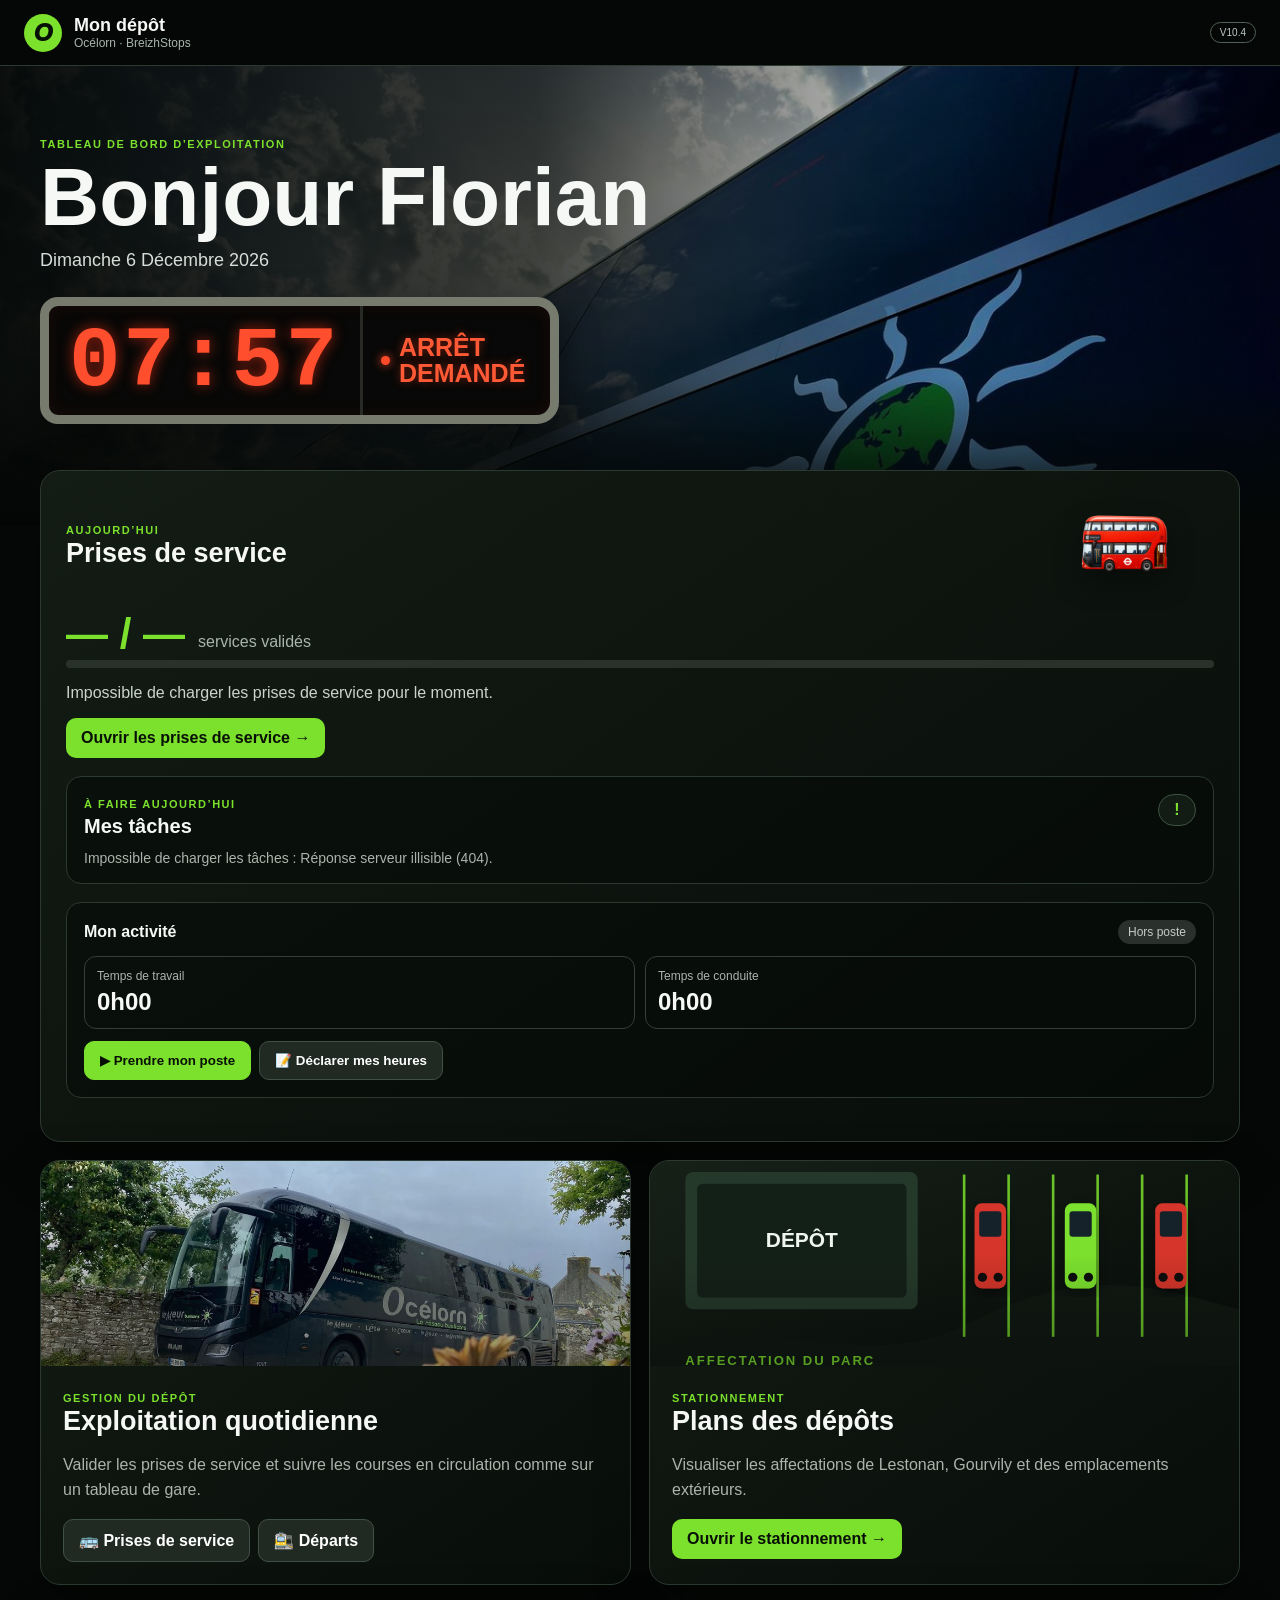
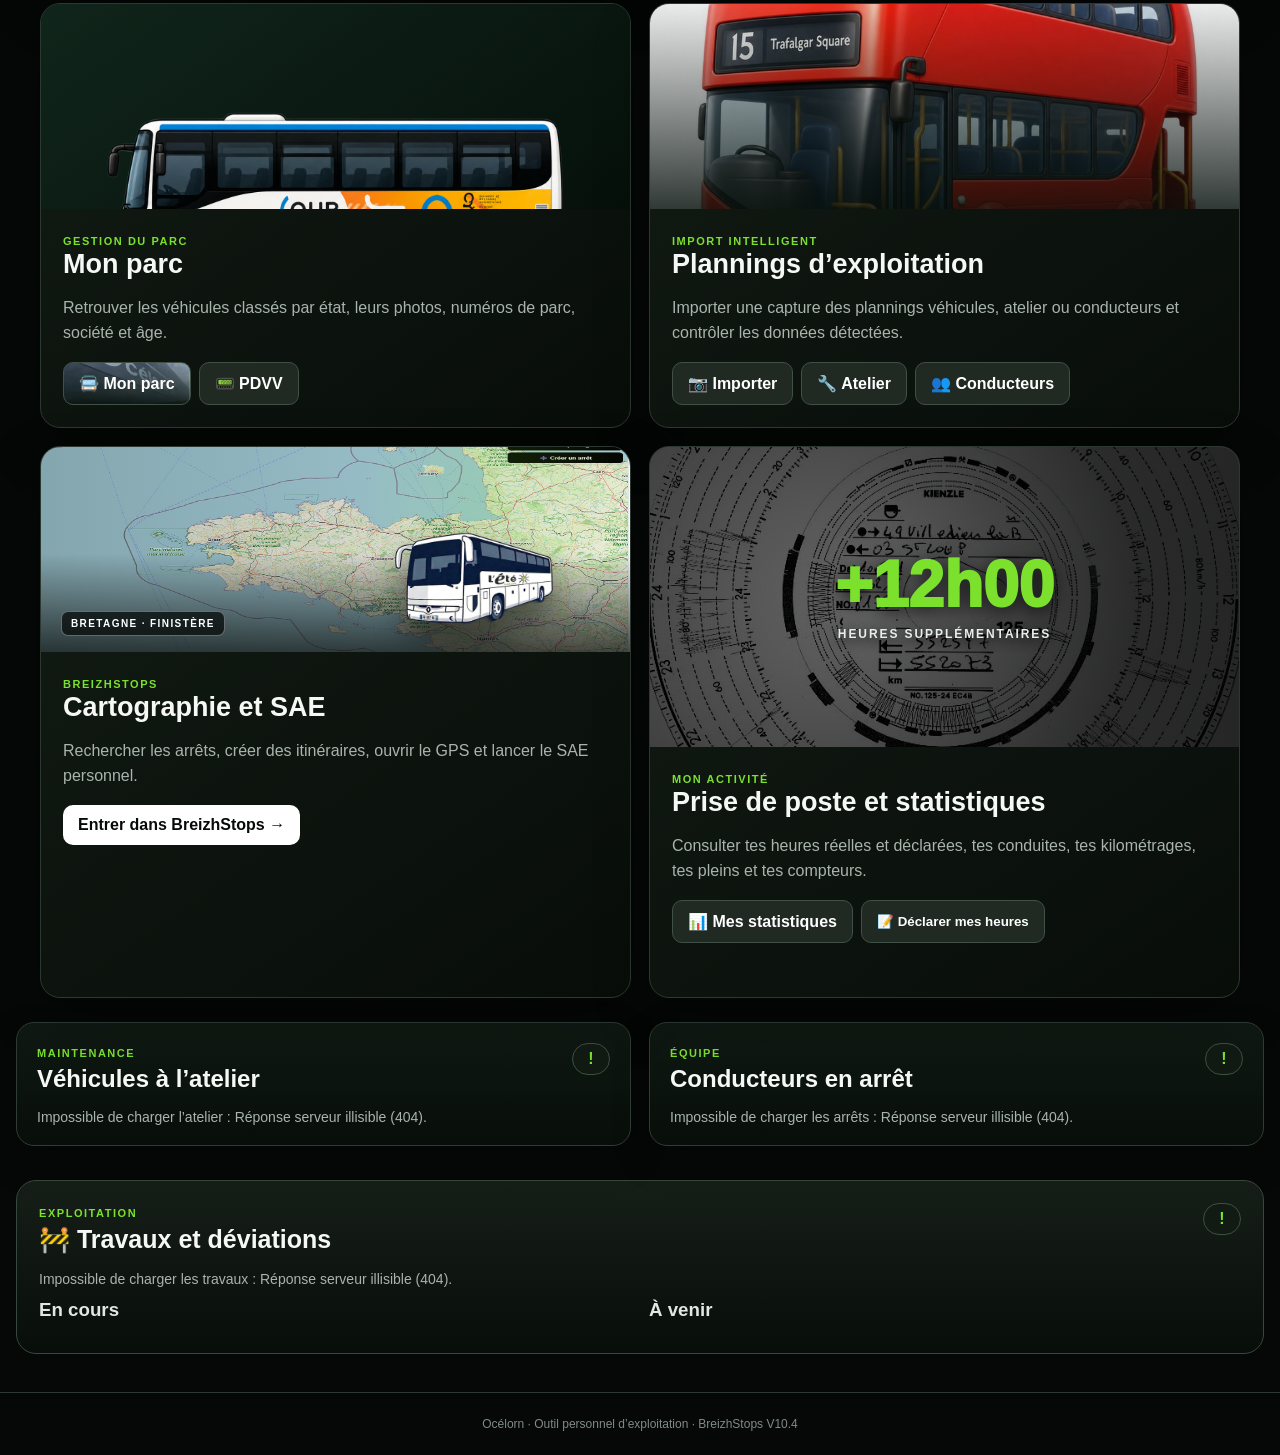
==== commit 0bb19970: "Add files via upload" ====
--- a/index.html
+++ b/index.html
@@ -4,7 +4,7 @@
   <meta charset="UTF-8">
   <meta name="viewport" content="width=device-width, initial-scale=1, viewport-fit=cover">
   <meta name="theme-color" content="#050806">
-  <title>Océlorn — Tableau de bord V10.3</title>
+  <title>Océlorn — Tableau de bord V10.4</title>
   <link rel="stylesheet" href="./home.css">
 </head>
 <body>
@@ -16,7 +16,7 @@
         <span>Océlorn · BreizhStops</span>
       </div>
     </div>
-    <span class="version-pill">V10.3</span>
+    <span class="version-pill">V10.4</span>
   </header>
 
   <main>
@@ -262,7 +262,7 @@
         <div class="roadworks-columns"><div><h3>En cours</h3><div id="roadworksCurrent" class="roadworks-list"></div></div><div><h3>À venir</h3><div id="roadworksUpcoming" class="roadworks-list"></div></div></div>
       </section>
 
-<footer>Océlorn · Outil personnel d’exploitation · BreizhStops V10.3</footer>
+<footer>Océlorn · Outil personnel d’exploitation · BreizhStops V10.4</footer>
   <script src="./home.js"></script>
 </body>
 </html>
--- a/home.css
+++ b/home.css
@@ -606,11 +606,11 @@
 }
 
 
-/* V10.3 — Mon parc et travaux */
+/* V10.4 — Mon parc et travaux */
 .fleet-photo{display:grid;place-items:center;overflow:hidden;background:linear-gradient(145deg,#10251b,#06100b)}.fleet-photo img{width:94%;height:100%;object-fit:contain}.roadworks-section{width:min(1400px,calc(100% - 32px));margin:0 auto 38px;padding:22px;border:1px solid #38483d;border-radius:20px;background:linear-gradient(180deg,rgba(23,31,25,.97),rgba(8,14,10,.98))}.roadworks-heading{display:flex;justify-content:space-between;align-items:flex-start}.roadworks-heading h2{margin:4px 0 17px;font-size:25px}.roadworks-columns{display:grid;grid-template-columns:1fr 1fr;gap:18px}.roadworks-columns h3{margin:0 0 10px;color:#dfe8e1}.roadworks-list{display:grid;gap:10px}.roadwork-card{display:block;padding:14px;border:1px solid #3b493f;border-left:5px solid #f0a52f;border-radius:12px;background:#0c140f;color:white;text-decoration:none}.roadwork-card.current{border-left-color:#e05745}.roadwork-card strong{display:block;font-size:16px}.roadwork-card span{display:block;margin-top:5px;color:#b5c0b8;font-size:13px}.roadwork-empty{padding:13px;border:1px dashed #334139;border-radius:11px;color:#8f9b93}.roadworks-section .status-message{margin-bottom:12px}@media(max-width:860px){.roadworks-columns{grid-template-columns:1fr}}@media(max-width:600px){.roadworks-section{width:calc(100% - 20px);padding:15px}.roadworks-heading h2{font-size:21px}}
 
 
-/* V10.3 — visuel Mon parc */
+/* V10.4 — visuel Mon parc */
 .mon-parc-card,
 [data-card="mon-parc"],
 a[href*="mon-parc"] {
@@ -622,7 +622,7 @@
   background-repeat: no-repeat;
 }
 
-/* V10.3 — carte Import des plannings */
+/* V10.4 — carte Import des plannings */
 .import-planning-photo{
   min-height:190px;
   background:
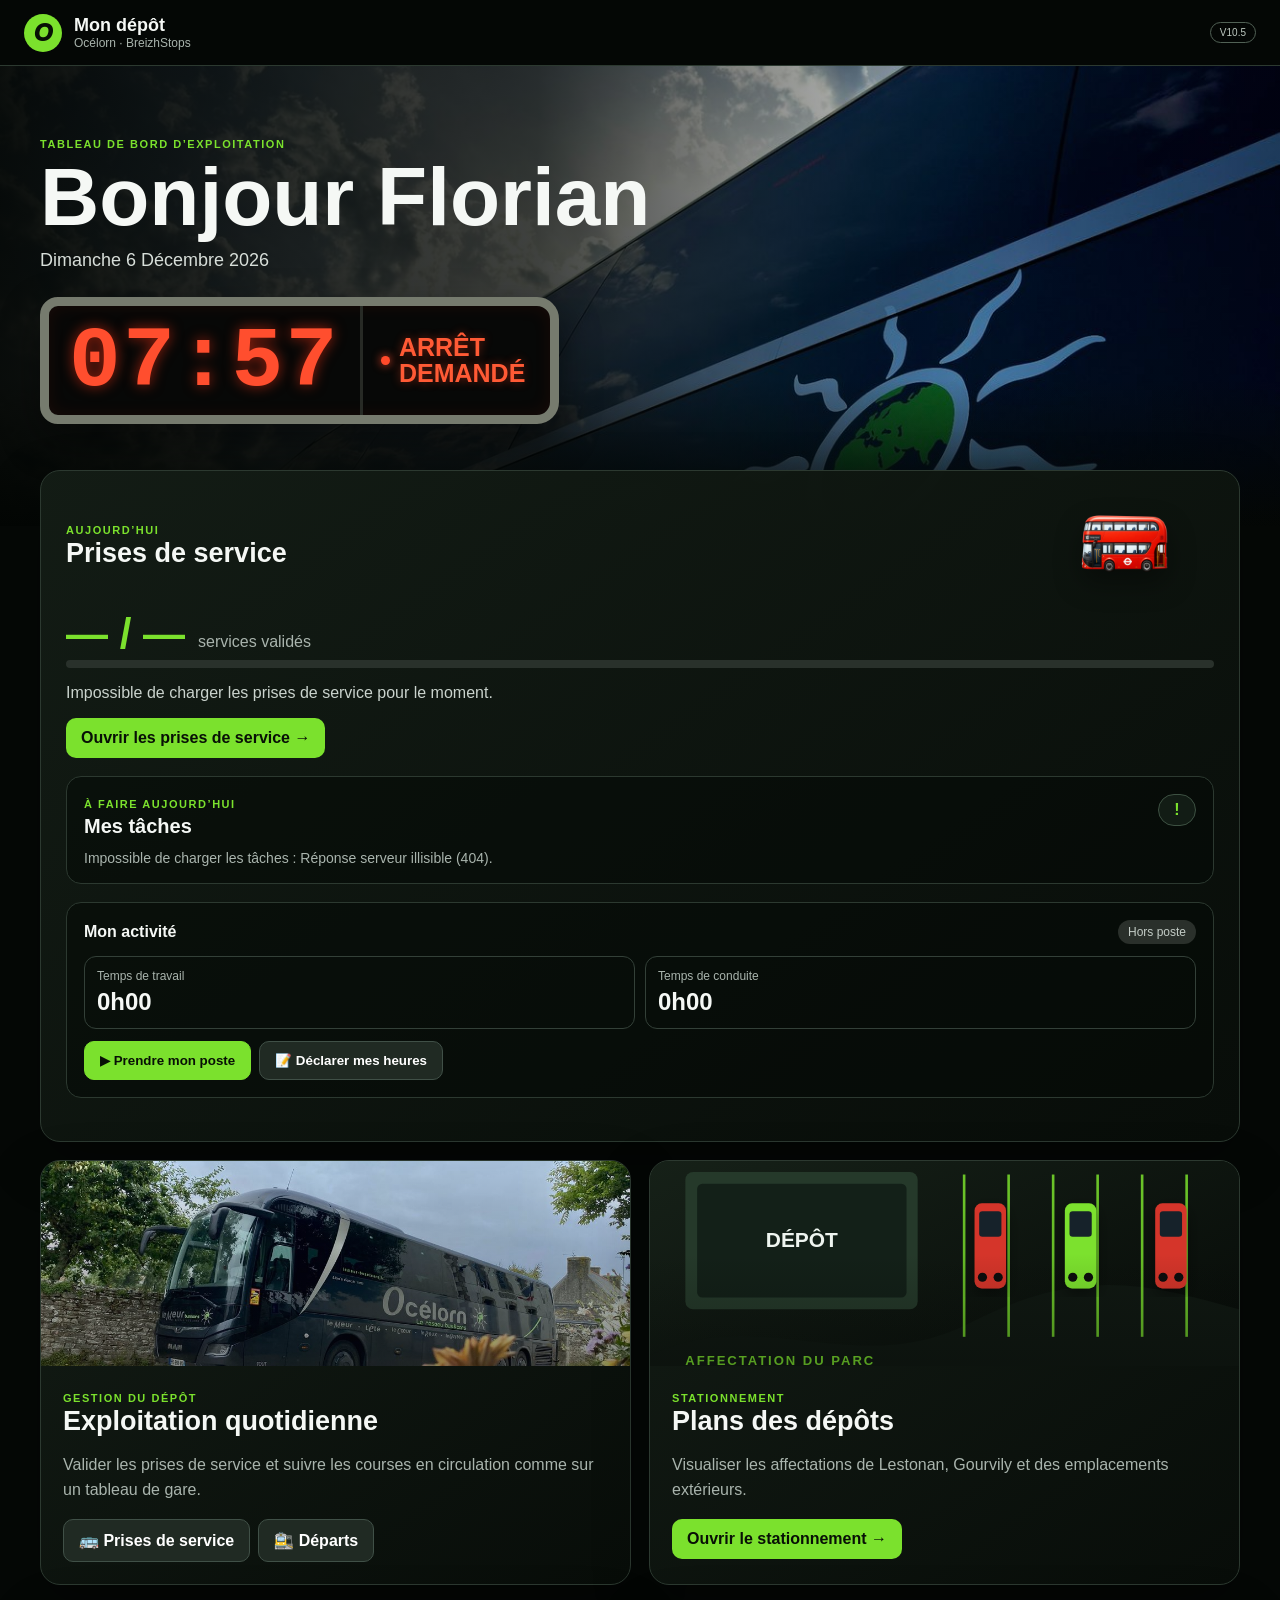
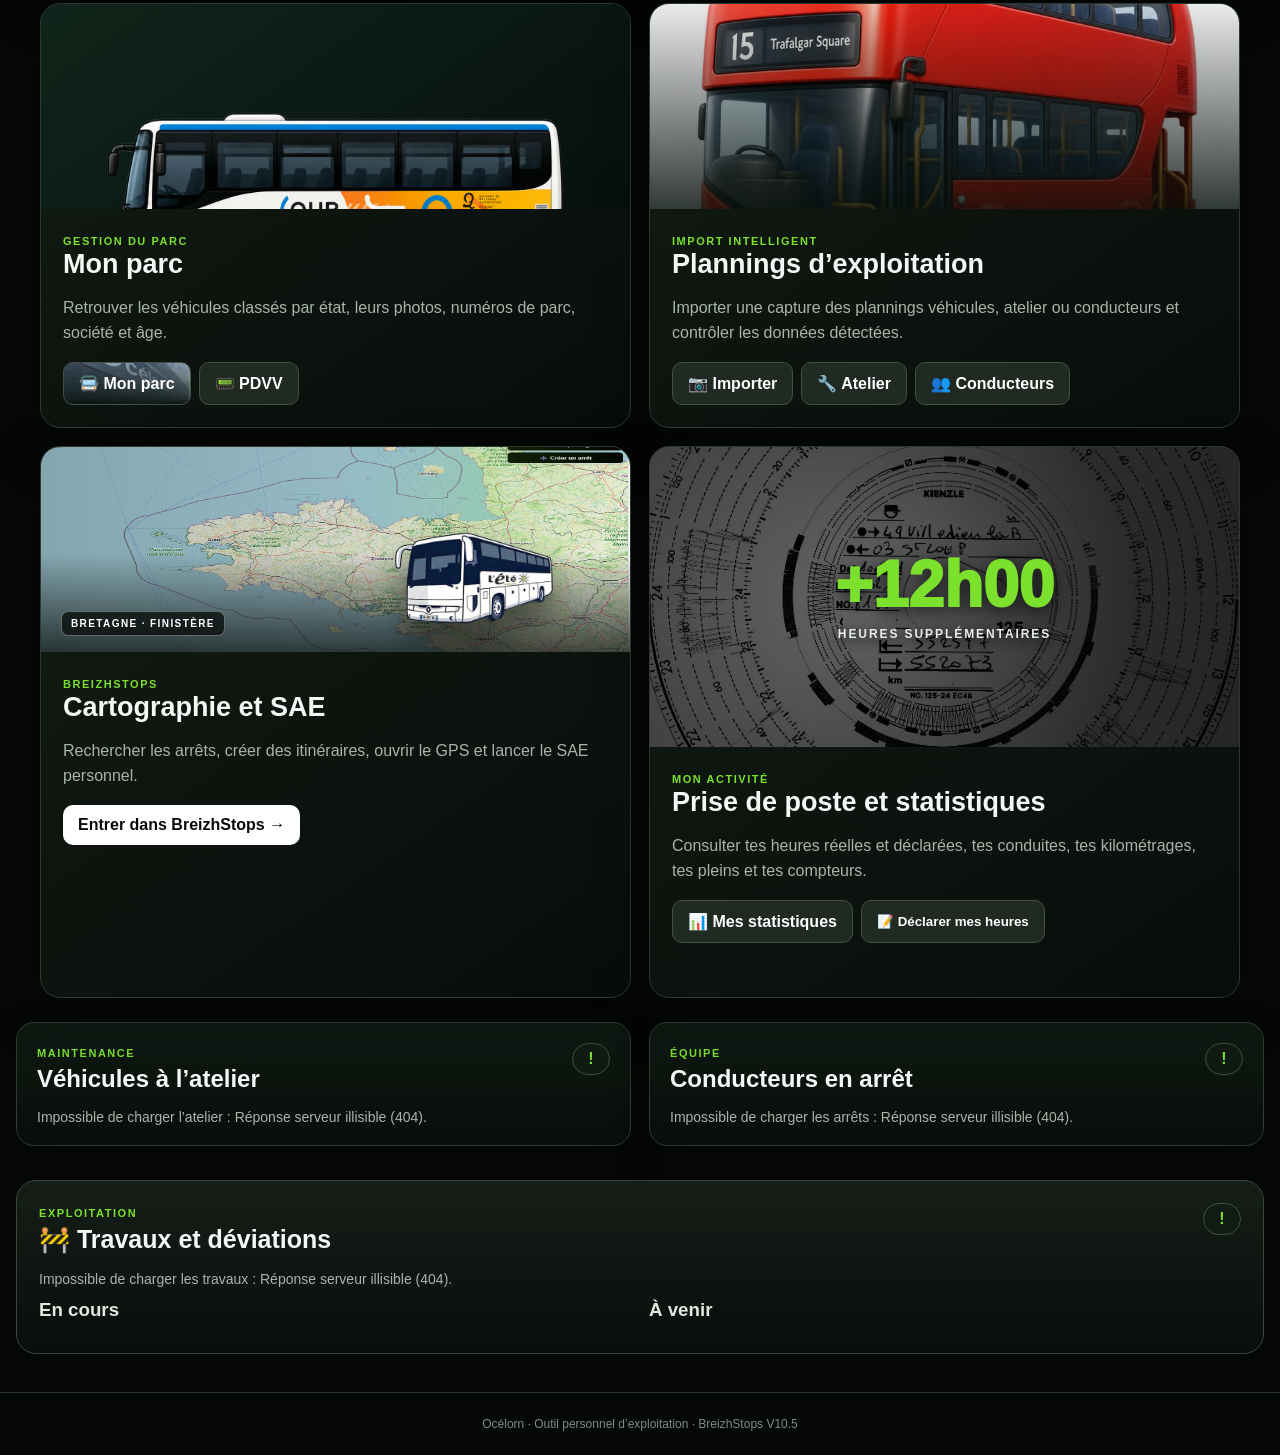
==== commit f4bcb0c3: "Add files via upload" ====
--- a/index.html
+++ b/index.html
@@ -4,7 +4,7 @@
   <meta charset="UTF-8">
   <meta name="viewport" content="width=device-width, initial-scale=1, viewport-fit=cover">
   <meta name="theme-color" content="#050806">
-  <title>Océlorn — Tableau de bord V10.4</title>
+  <title>Océlorn — Tableau de bord V10.5</title>
   <link rel="stylesheet" href="./home.css">
 </head>
 <body>
@@ -16,7 +16,7 @@
         <span>Océlorn · BreizhStops</span>
       </div>
     </div>
-    <span class="version-pill">V10.4</span>
+    <span class="version-pill">V10.5</span>
   </header>
 
   <main>
@@ -262,7 +262,7 @@
         <div class="roadworks-columns"><div><h3>En cours</h3><div id="roadworksCurrent" class="roadworks-list"></div></div><div><h3>À venir</h3><div id="roadworksUpcoming" class="roadworks-list"></div></div></div>
       </section>
 
-<footer>Océlorn · Outil personnel d’exploitation · BreizhStops V10.4</footer>
+<footer>Océlorn · Outil personnel d’exploitation · BreizhStops V10.5</footer>
   <script src="./home.js"></script>
 </body>
 </html>
--- a/home.css
+++ b/home.css
@@ -606,11 +606,11 @@
 }
 
 
-/* V10.4 — Mon parc et travaux */
+/* V10.5 — Mon parc et travaux */
 .fleet-photo{display:grid;place-items:center;overflow:hidden;background:linear-gradient(145deg,#10251b,#06100b)}.fleet-photo img{width:94%;height:100%;object-fit:contain}.roadworks-section{width:min(1400px,calc(100% - 32px));margin:0 auto 38px;padding:22px;border:1px solid #38483d;border-radius:20px;background:linear-gradient(180deg,rgba(23,31,25,.97),rgba(8,14,10,.98))}.roadworks-heading{display:flex;justify-content:space-between;align-items:flex-start}.roadworks-heading h2{margin:4px 0 17px;font-size:25px}.roadworks-columns{display:grid;grid-template-columns:1fr 1fr;gap:18px}.roadworks-columns h3{margin:0 0 10px;color:#dfe8e1}.roadworks-list{display:grid;gap:10px}.roadwork-card{display:block;padding:14px;border:1px solid #3b493f;border-left:5px solid #f0a52f;border-radius:12px;background:#0c140f;color:white;text-decoration:none}.roadwork-card.current{border-left-color:#e05745}.roadwork-card strong{display:block;font-size:16px}.roadwork-card span{display:block;margin-top:5px;color:#b5c0b8;font-size:13px}.roadwork-empty{padding:13px;border:1px dashed #334139;border-radius:11px;color:#8f9b93}.roadworks-section .status-message{margin-bottom:12px}@media(max-width:860px){.roadworks-columns{grid-template-columns:1fr}}@media(max-width:600px){.roadworks-section{width:calc(100% - 20px);padding:15px}.roadworks-heading h2{font-size:21px}}
 
 
-/* V10.4 — visuel Mon parc */
+/* V10.5 — visuel Mon parc */
 .mon-parc-card,
 [data-card="mon-parc"],
 a[href*="mon-parc"] {
@@ -622,7 +622,7 @@
   background-repeat: no-repeat;
 }
 
-/* V10.4 — carte Import des plannings */
+/* V10.5 — carte Import des plannings */
 .import-planning-photo{
   min-height:190px;
   background:
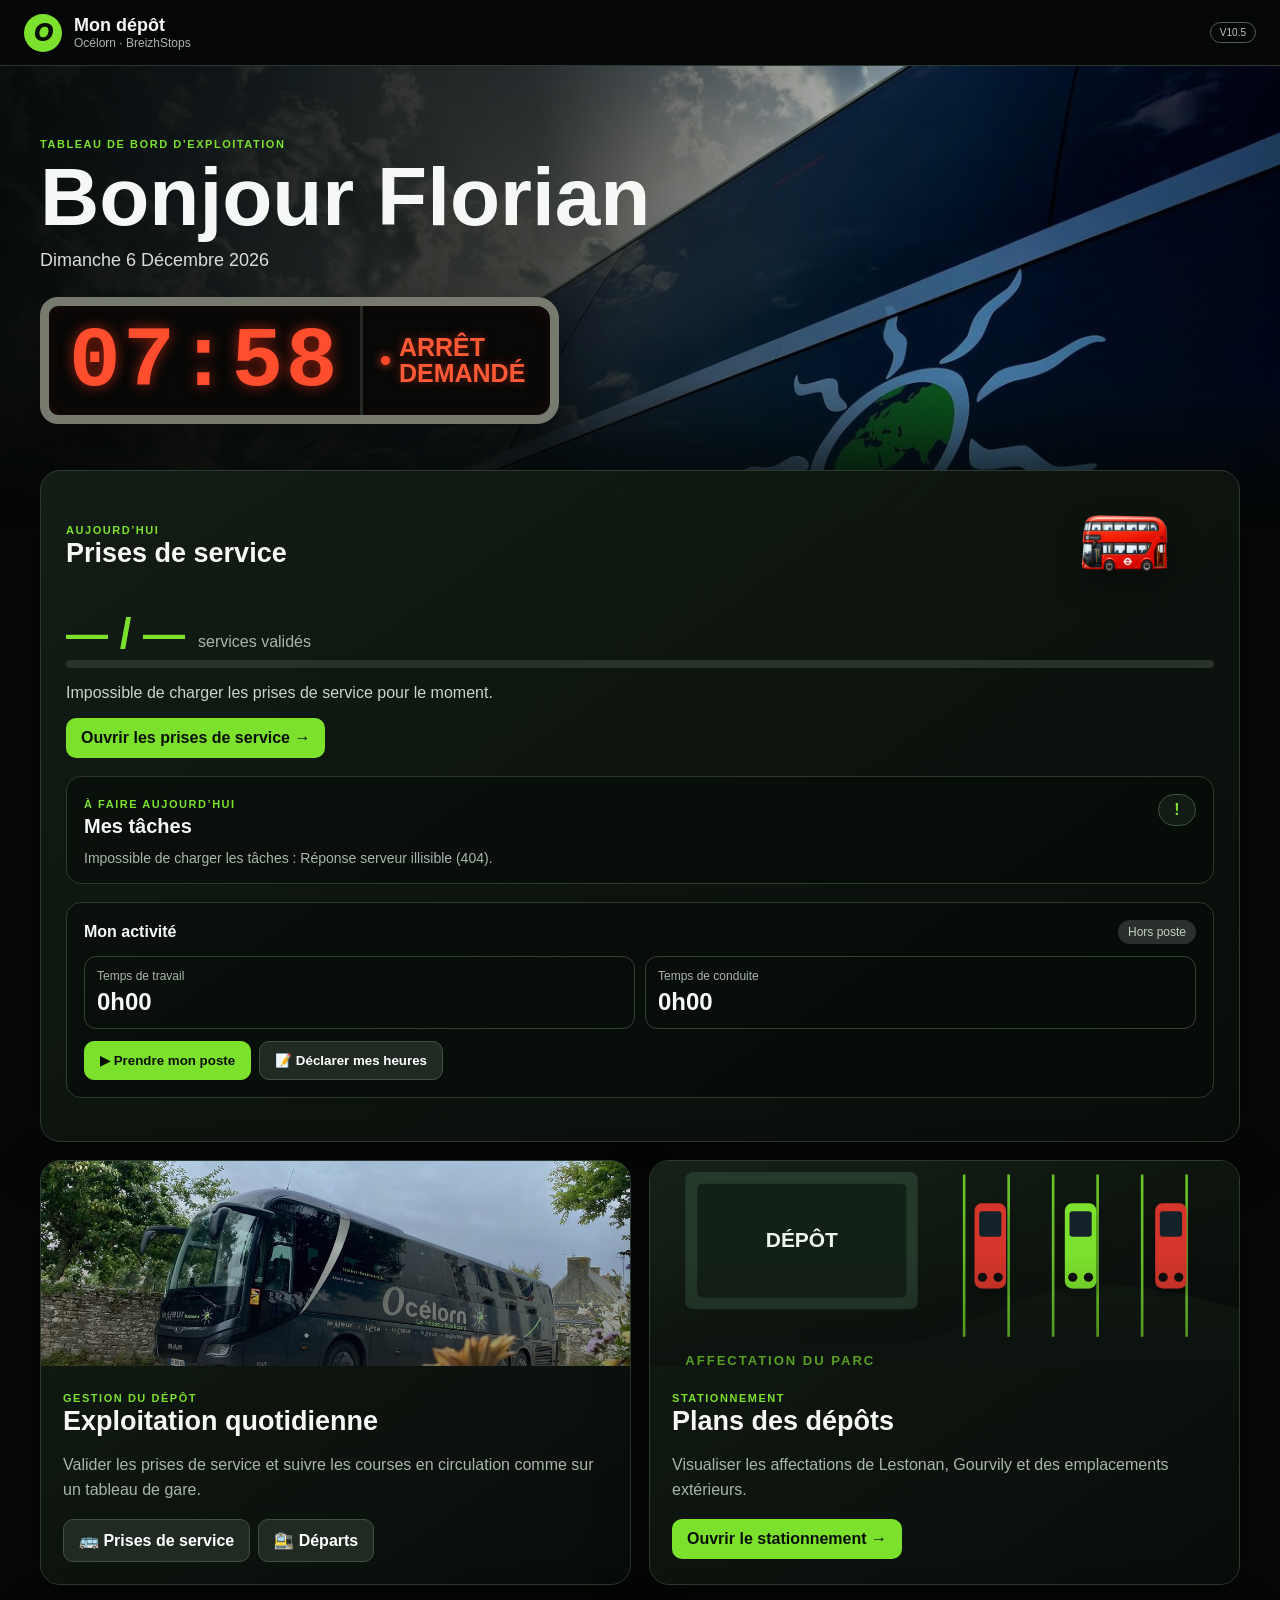
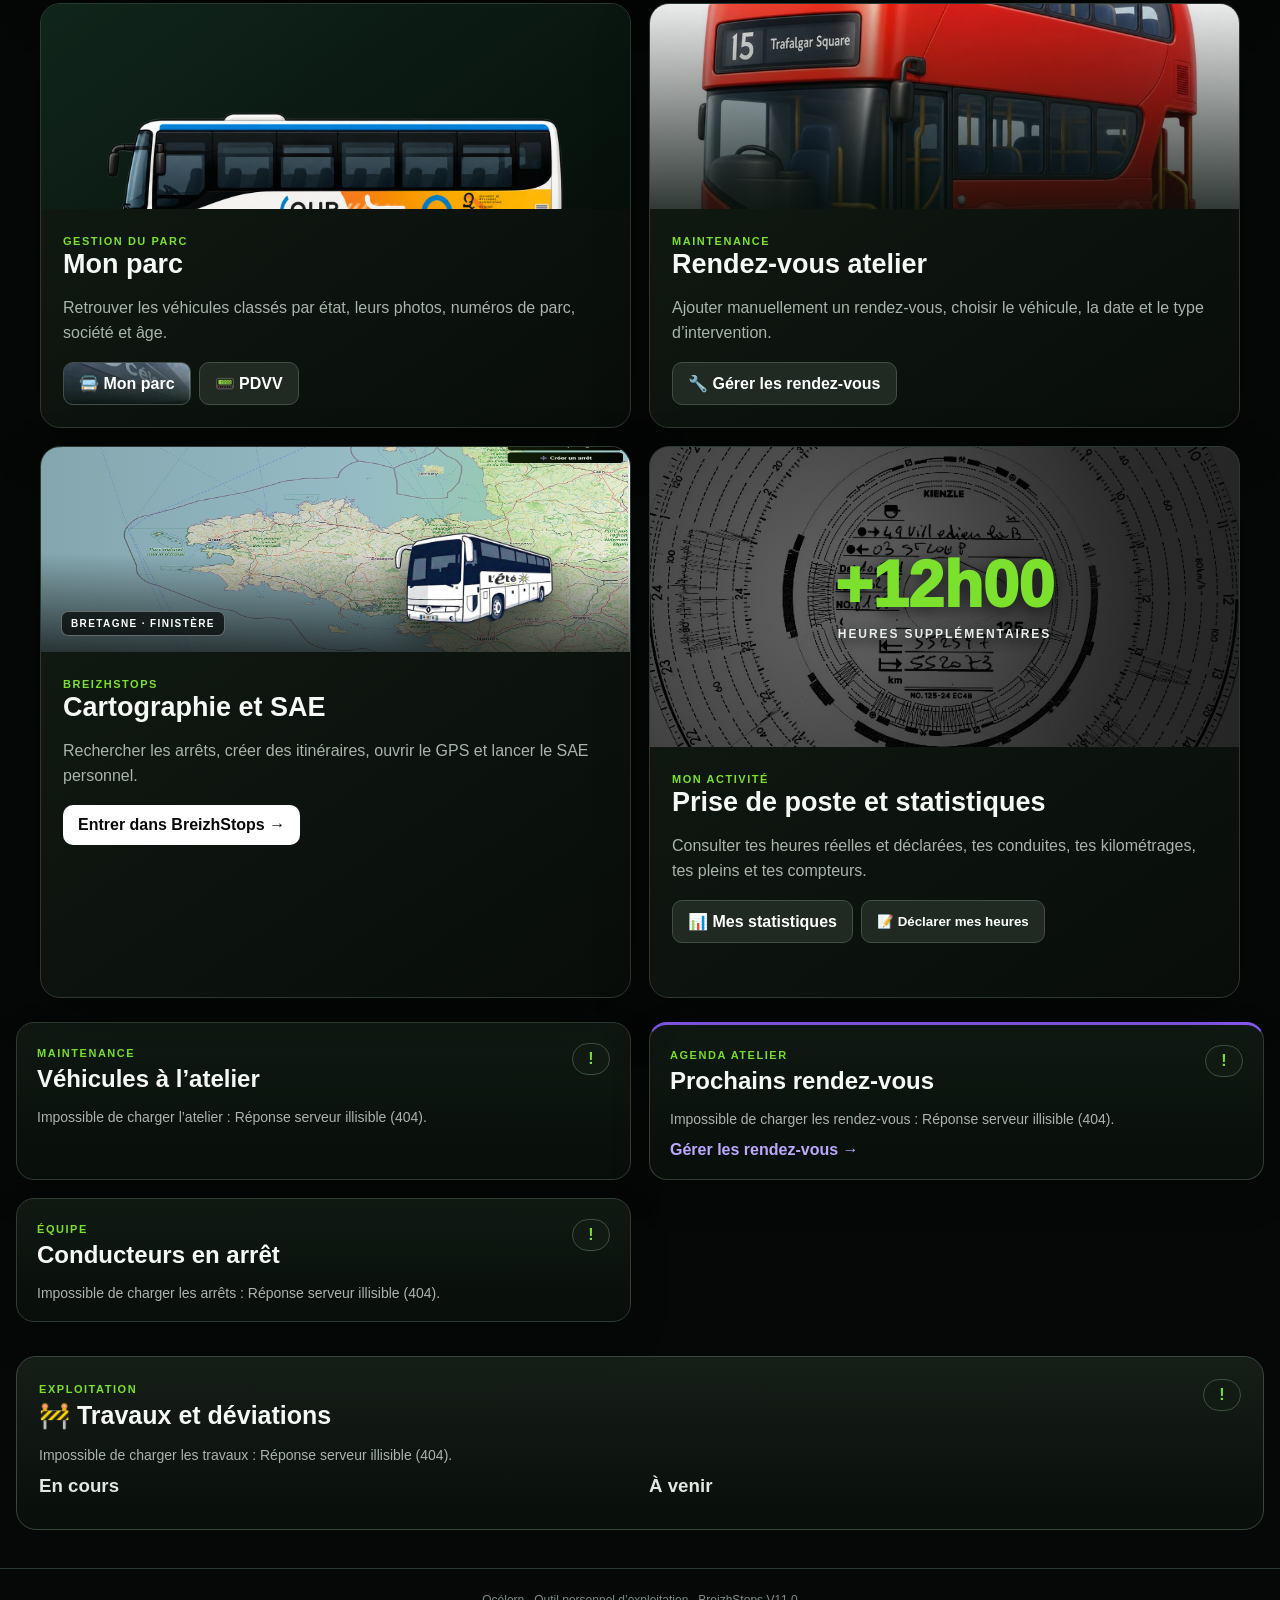
==== commit cdeacd6f: "Add files via upload" ====
--- a/index.html
+++ b/index.html
@@ -126,13 +126,11 @@
       <article class="module-card import-planning-card">
         <div class="module-photo import-planning-photo"></div>
         <div class="module-content">
-          <span class="section-kicker green">IMPORT INTELLIGENT</span>
-          <h2>Plannings d’exploitation</h2>
-          <p>Importer une capture des plannings véhicules, atelier ou conducteurs et contrôler les données détectées.</p>
+          <span class="section-kicker green">MAINTENANCE</span>
+          <h2>Rendez-vous atelier</h2>
+          <p>Ajouter manuellement un rendez-vous, choisir le véhicule, la date et le type d’intervention.</p>
           <div class="module-links">
-            <a href="./planning-import.html">📷 Importer</a>
-            <a href="./atelier.html">🔧 Atelier</a>
-            <a href="./planning-conducteurs.html">👥 Conducteurs</a>
+            <a href="./atelier.html">🔧 Gérer les rendez-vous</a>
           </div>
         </div>
       </article>
@@ -243,6 +241,19 @@
           <div id="workshopCards" class="mini-card-grid"></div>
         </article>
 
+        <article class="status-panel appointment-panel">
+          <div class="status-panel-heading">
+            <div>
+              <span class="section-kicker">AGENDA ATELIER</span>
+              <h2>Prochains rendez-vous</h2>
+            </div>
+            <span id="appointmentCount" class="status-count">—</span>
+          </div>
+          <div id="appointmentMessage" class="status-message">Chargement…</div>
+          <div id="appointmentCards" class="mini-card-grid"></div>
+          <a class="panel-link" href="./atelier.html">Gérer les rendez-vous →</a>
+        </article>
+
         <article class="status-panel sickleave-panel">
           <div class="status-panel-heading">
             <div>
@@ -262,7 +273,7 @@
         <div class="roadworks-columns"><div><h3>En cours</h3><div id="roadworksCurrent" class="roadworks-list"></div></div><div><h3>À venir</h3><div id="roadworksUpcoming" class="roadworks-list"></div></div></div>
       </section>
 
-<footer>Océlorn · Outil personnel d’exploitation · BreizhStops V10.5</footer>
+<footer>Océlorn · Outil personnel d’exploitation · BreizhStops V11.0</footer>
   <script src="./home.js"></script>
 </body>
 </html>
--- a/home.css
+++ b/home.css
@@ -629,3 +629,6 @@
     linear-gradient(180deg,rgba(4,14,10,.08),rgba(4,14,10,.82)),
     url("./assets/ocelorn-detail.jpg") center/cover no-repeat;
 }
+
+/* V11.0 — rendez-vous atelier */
+.appointment-panel{border-top:3px solid #8b5cf6}.appointment-card{border-left:4px solid #8b5cf6}.appointment-date{display:inline-flex;margin-top:6px;padding:4px 8px;border-radius:999px;background:rgba(139,92,246,.16);color:#d8ccff;font-size:12px;font-weight:800}.panel-link{display:inline-block;margin-top:14px;color:#bda8ff;text-decoration:none;font-weight:800}.panel-link:hover{text-decoration:underline}
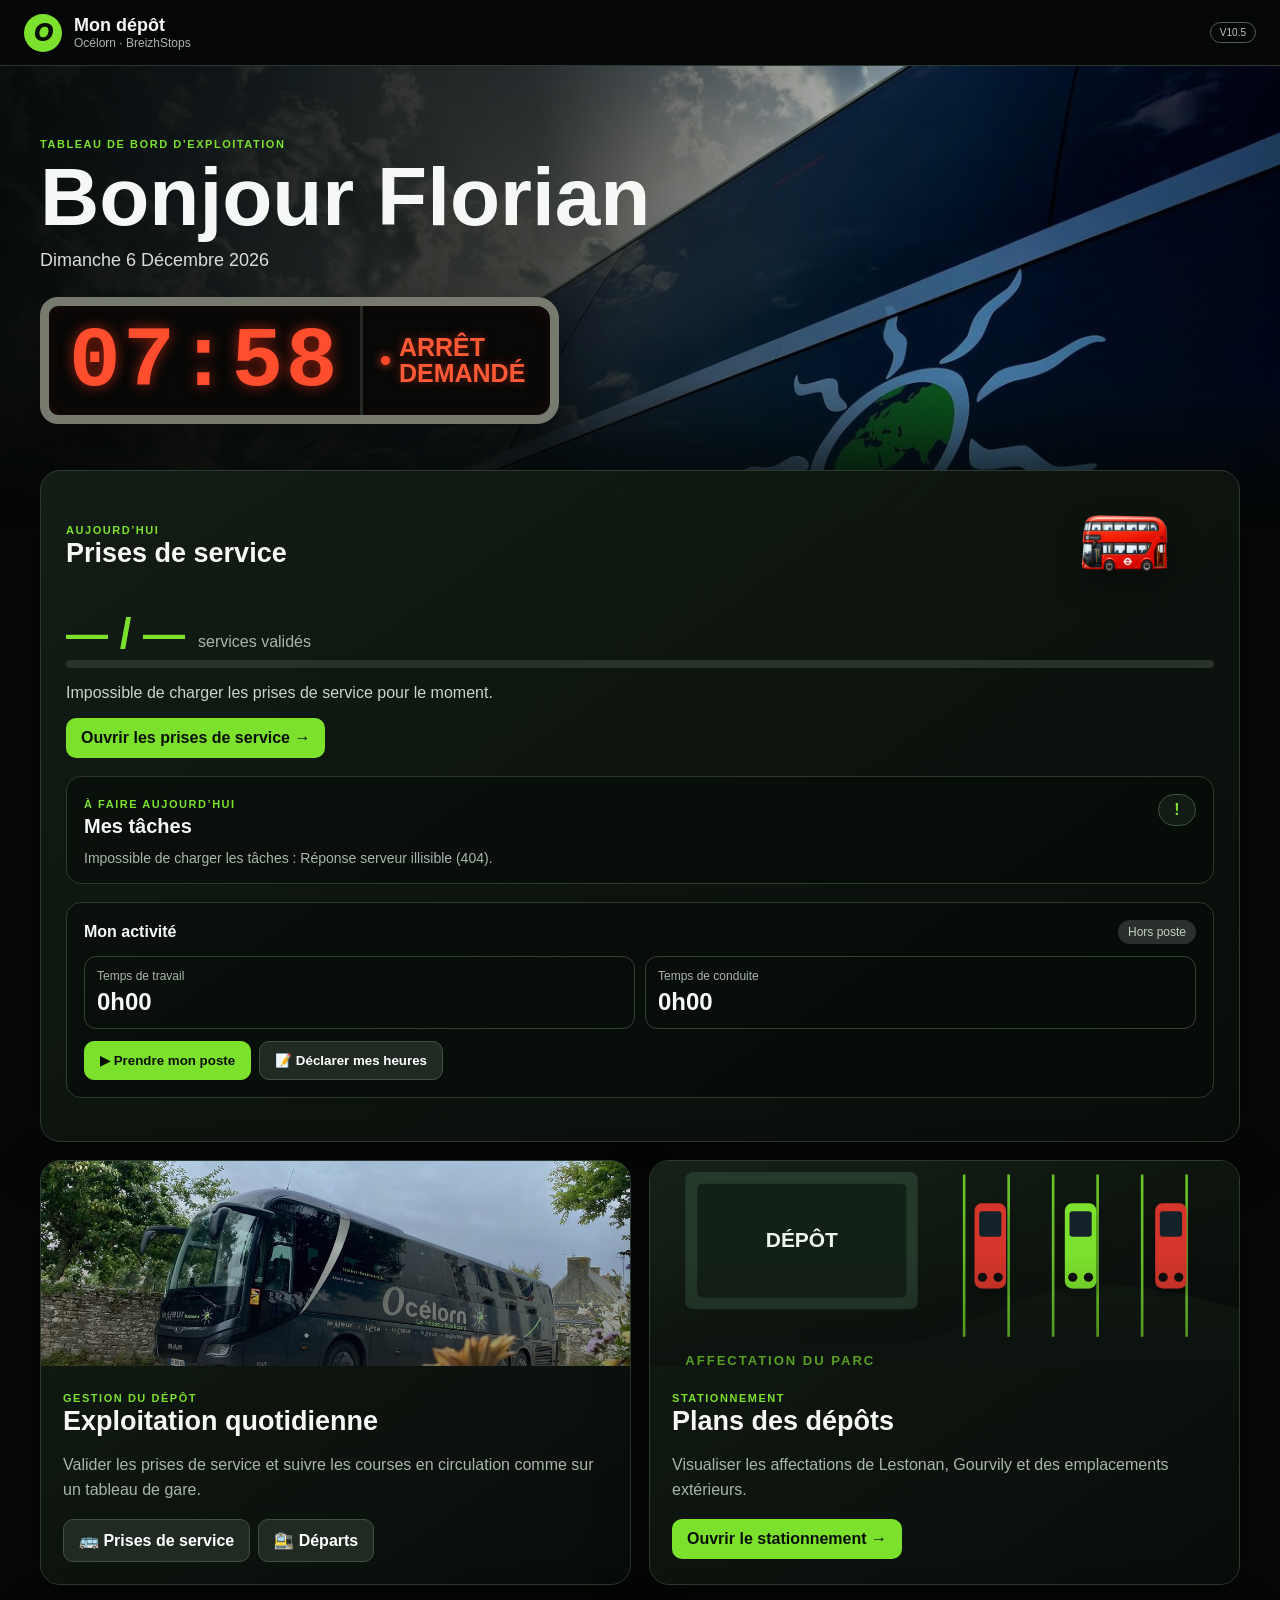
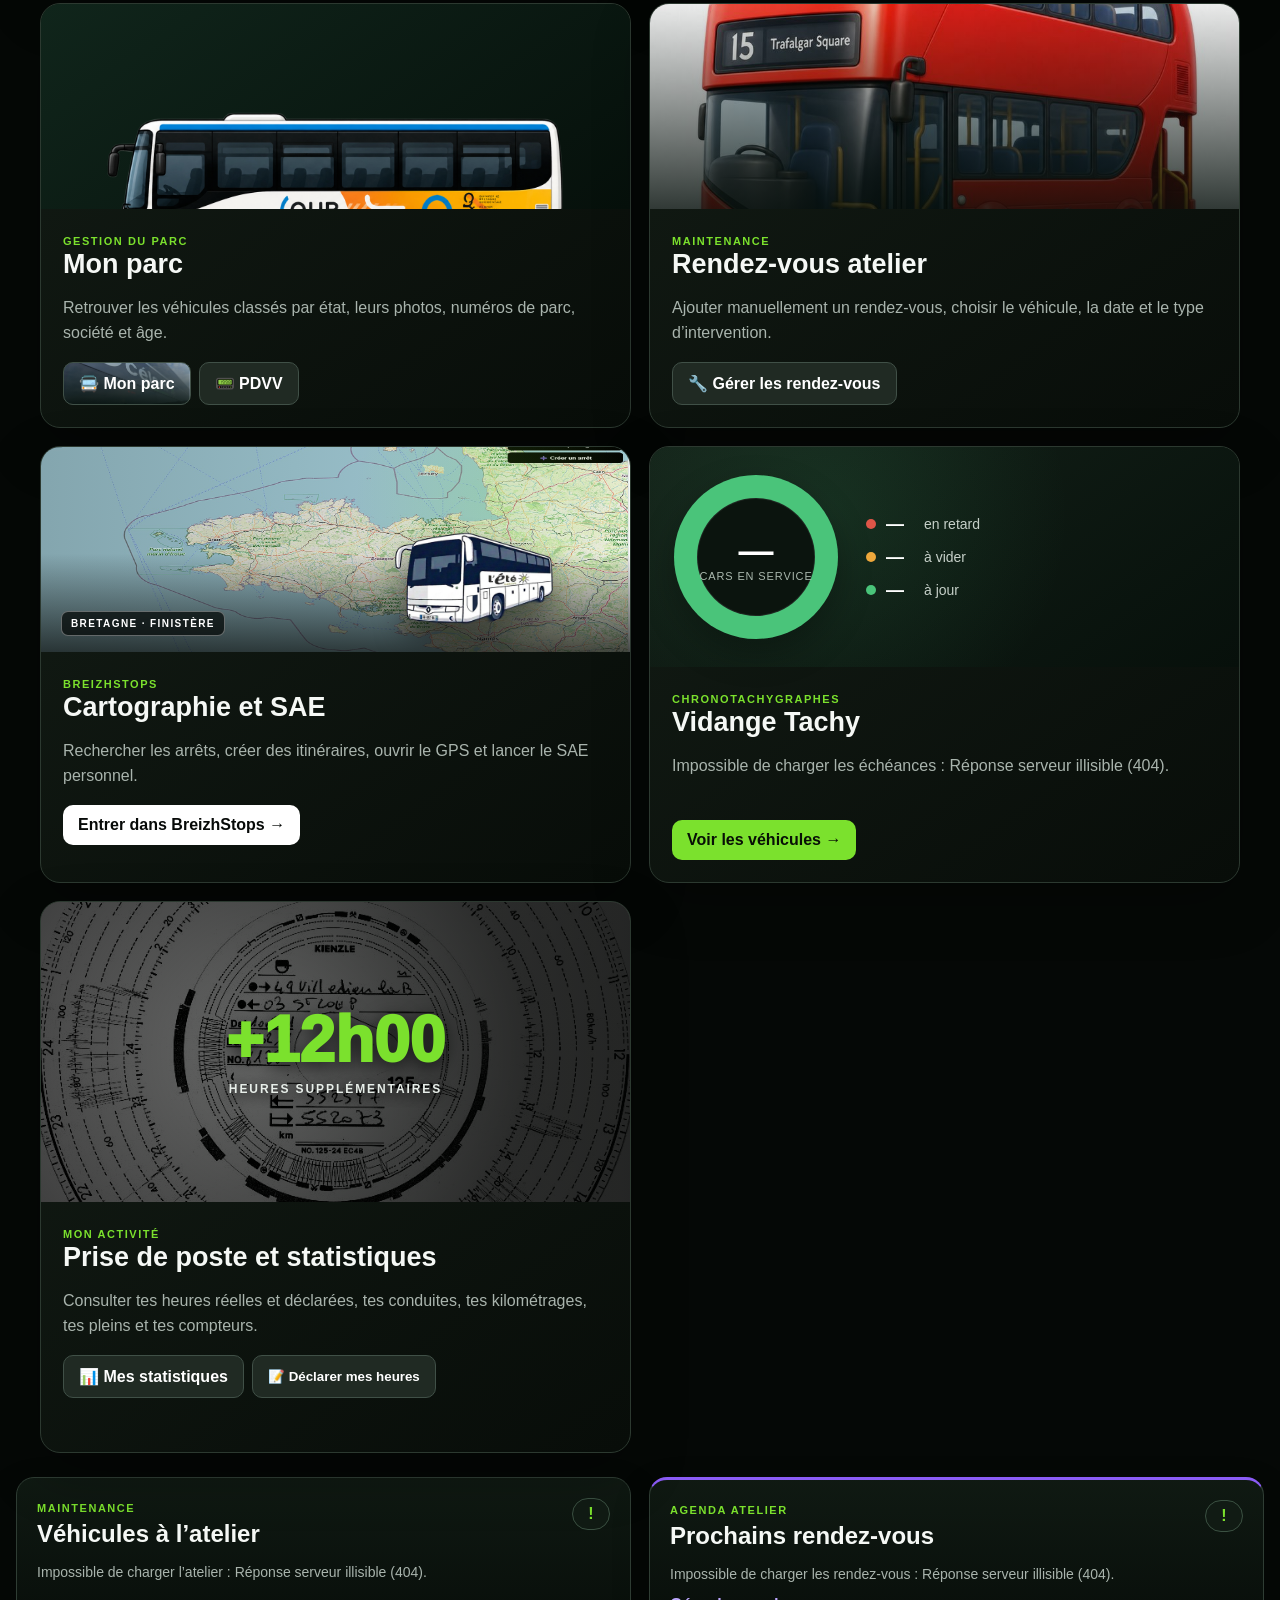
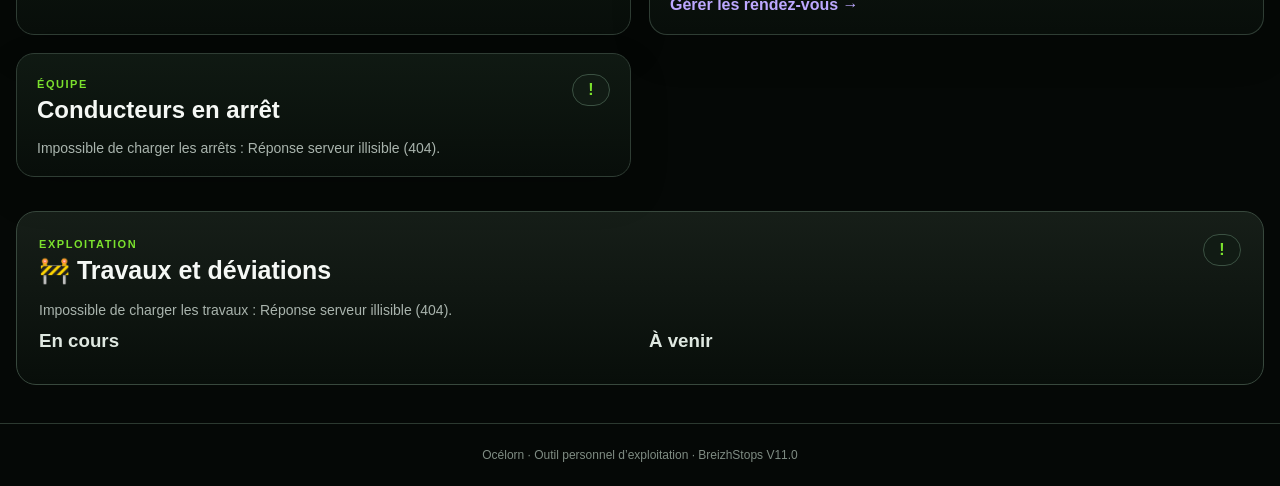
==== commit ec908059: "Add files via upload" ====
--- a/index.html
+++ b/index.html
@@ -149,6 +149,25 @@
         </div>
       </article>
 
+      <article class="module-card tachy-home-card" id="tachyHomeCard">
+        <div class="tachy-home-visual">
+          <div id="tachyDonut" class="tachy-donut" role="img" aria-label="Répartition des échéances tachygraphe">
+            <div class="tachy-donut-center"><strong id="tachyTotal">—</strong><span>cars en service</span></div>
+          </div>
+          <div class="tachy-legend" aria-label="Légende">
+            <span><i class="late"></i><b id="tachyLate">—</b> en retard</span>
+            <span><i class="soon"></i><b id="tachySoon">—</b> à vider</span>
+            <span><i class="current"></i><b id="tachyCurrent">—</b> à jour</span>
+          </div>
+        </div>
+        <div class="module-content">
+          <span class="section-kicker green">CHRONOTACHYGRAPHES</span>
+          <h2>Vidange Tachy</h2>
+          <p id="tachyHomeMessage">Chargement des échéances de déchargement…</p>
+          <a href="./tachy.html" class="primary-link">Voir les véhicules →</a>
+        </div>
+      </article>
+
       <article class="module-card activity-module-card">
         <div class="stats-visual tachograph-stats-visual">
           <img src="./assets/tachograph-activity.png" alt="Disque de chronotachygraphe">
--- a/home.css
+++ b/home.css
@@ -632,3 +632,17 @@
 
 /* V11.0 — rendez-vous atelier */
 .appointment-panel{border-top:3px solid #8b5cf6}.appointment-card{border-left:4px solid #8b5cf6}.appointment-date{display:inline-flex;margin-top:6px;padding:4px 8px;border-radius:999px;background:rgba(139,92,246,.16);color:#d8ccff;font-size:12px;font-weight:800}.panel-link{display:inline-block;margin-top:14px;color:#bda8ff;text-decoration:none;font-weight:800}.panel-link:hover{text-decoration:underline}
+
+/* V12.7 — Carte Vidange Tachy */
+.tachy-home-card{min-height:390px}
+.tachy-home-visual{min-height:220px;display:grid;grid-template-columns:170px 1fr;align-items:center;gap:22px;padding:24px;background:radial-gradient(circle at 30% 30%,rgba(73,194,122,.12),transparent 55%),linear-gradient(145deg,#142219,#07100b)}
+.tachy-donut{--late:0;--soon:0;--current:100;width:164px;aspect-ratio:1;border-radius:50%;display:grid;place-items:center;background:conic-gradient(#df5548 0 calc(var(--late)*1%),#efa83c calc(var(--late)*1%) calc((var(--late) + var(--soon))*1%),#4ac47a calc((var(--late) + var(--soon))*1%) 100%);box-shadow:0 14px 34px rgba(0,0,0,.28);position:relative}
+.tachy-donut::after{content:"";position:absolute;inset:23px;border-radius:50%;background:#0b140e;border:1px solid rgba(255,255,255,.08)}
+.tachy-donut-center{position:relative;z-index:1;text-align:center;display:grid;gap:2px}
+.tachy-donut-center strong{font-size:35px;line-height:1;color:#fff}
+.tachy-donut-center span{font-size:11px;text-transform:uppercase;letter-spacing:.08em;color:#aab8ae}
+.tachy-legend{display:grid;gap:12px}
+.tachy-legend span{display:grid;grid-template-columns:12px 30px 1fr;align-items:center;gap:8px;color:#c6d0c9;font-size:14px}
+.tachy-legend i{width:10px;height:10px;border-radius:50%}.tachy-legend i.late{background:#df5548}.tachy-legend i.soon{background:#efa83c}.tachy-legend i.current{background:#4ac47a}
+.tachy-legend b{font-size:18px;color:#fff}
+@media(max-width:500px){.tachy-home-visual{grid-template-columns:135px 1fr;padding:18px;gap:14px}.tachy-donut{width:132px}.tachy-donut::after{inset:19px}.tachy-donut-center strong{font-size:28px}.tachy-legend span{grid-template-columns:10px 24px 1fr;gap:6px;font-size:12px}}
